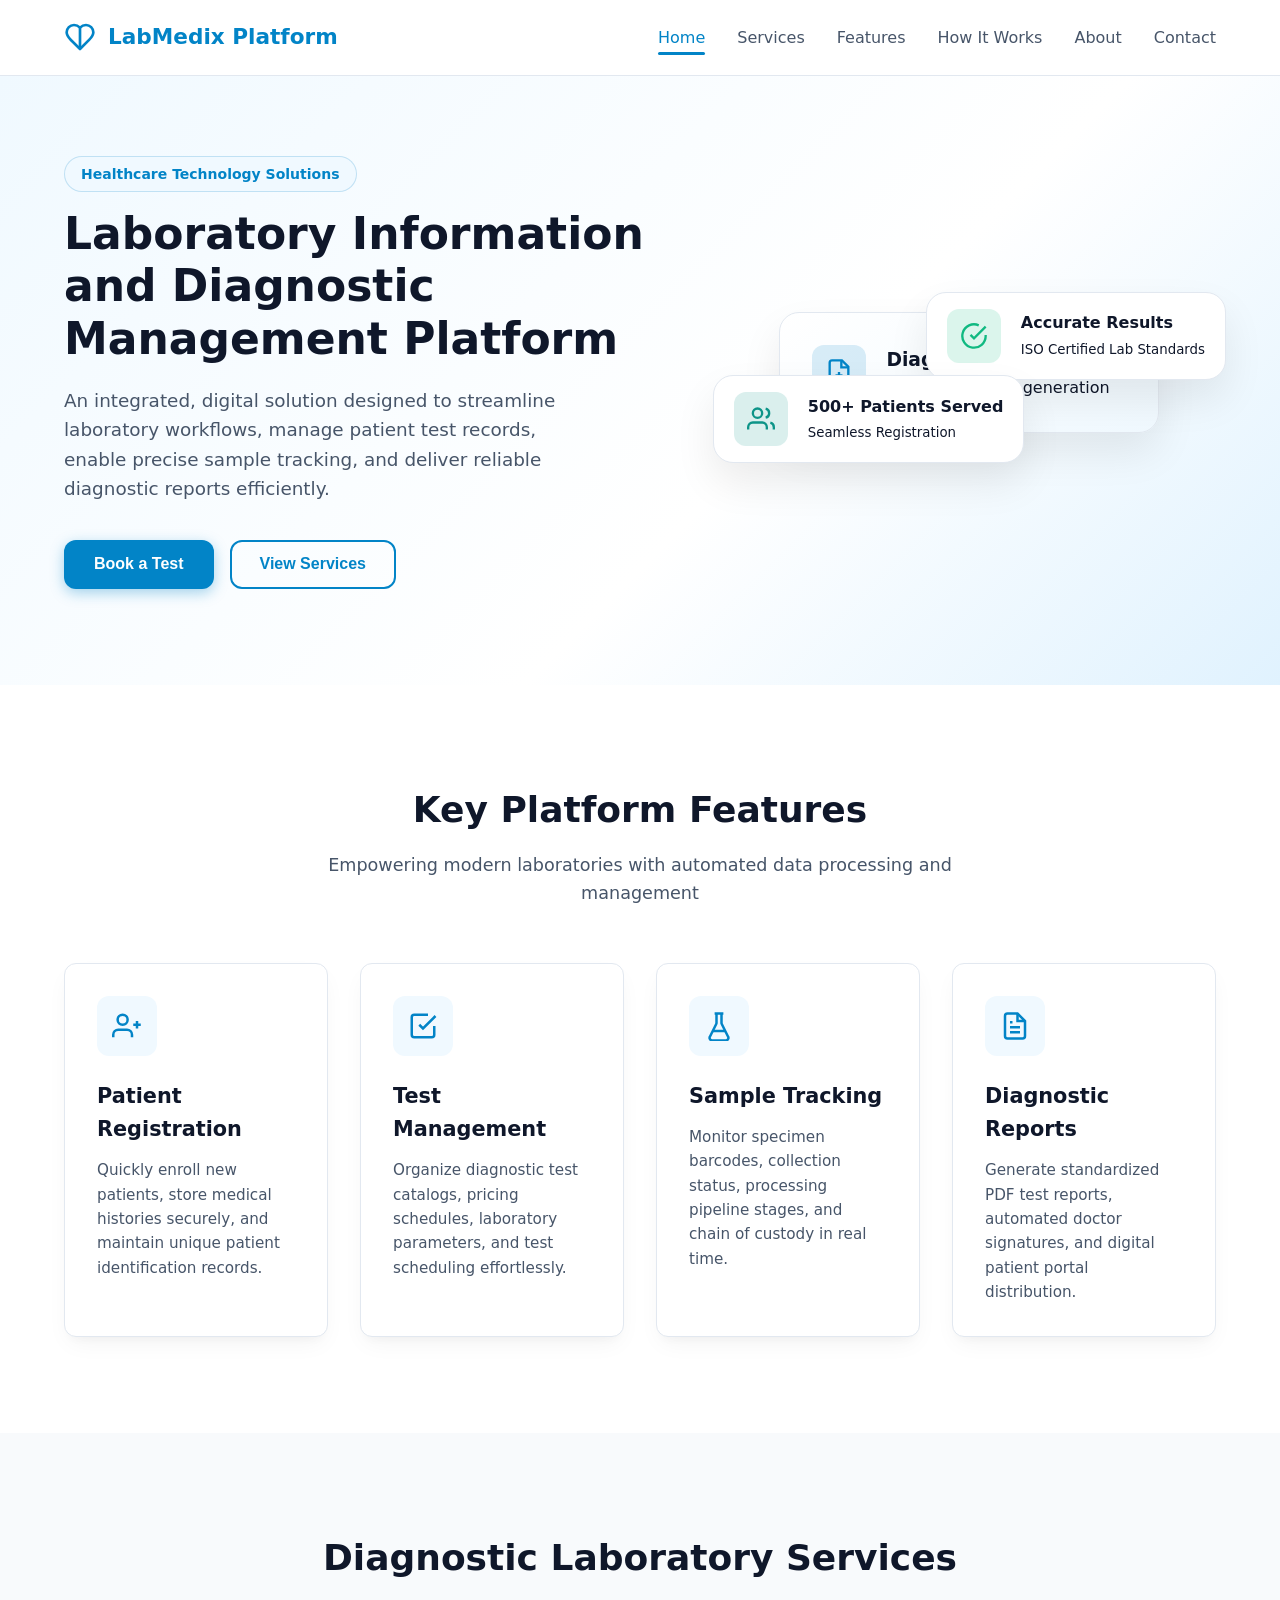
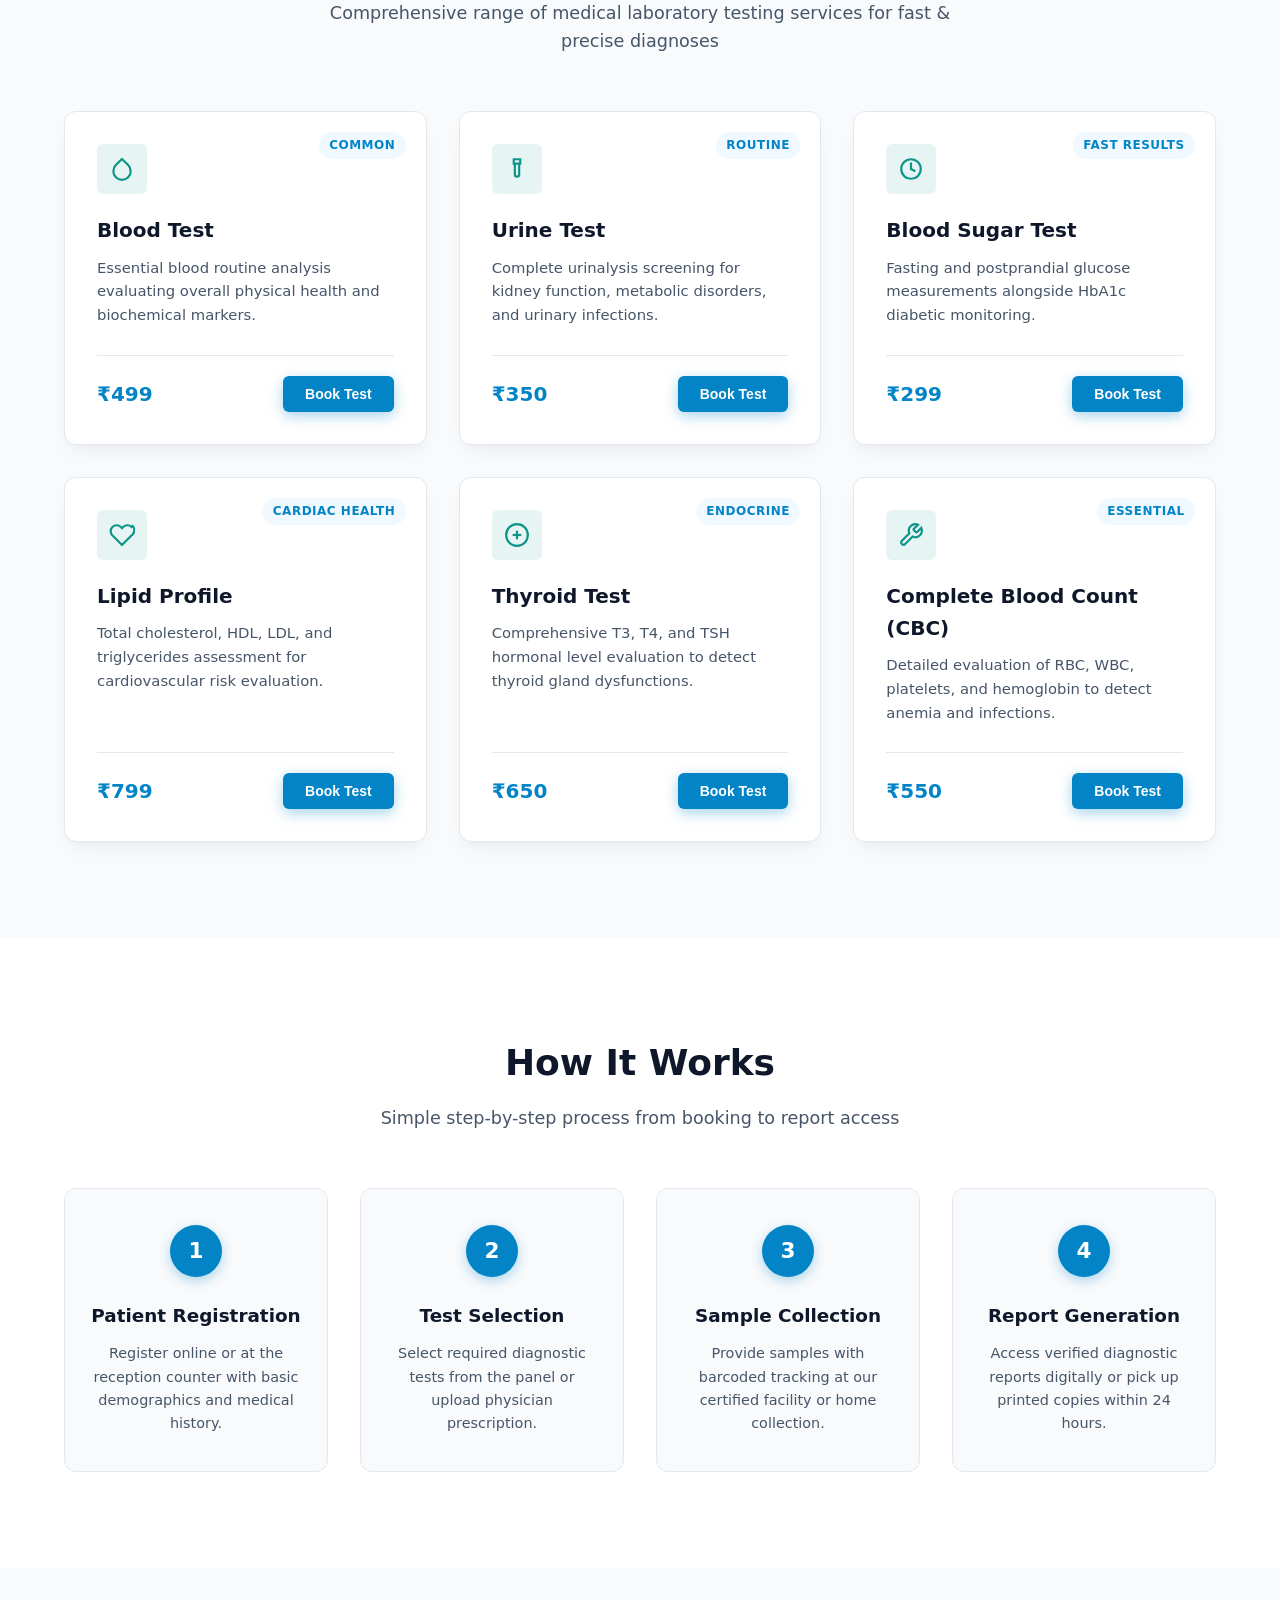
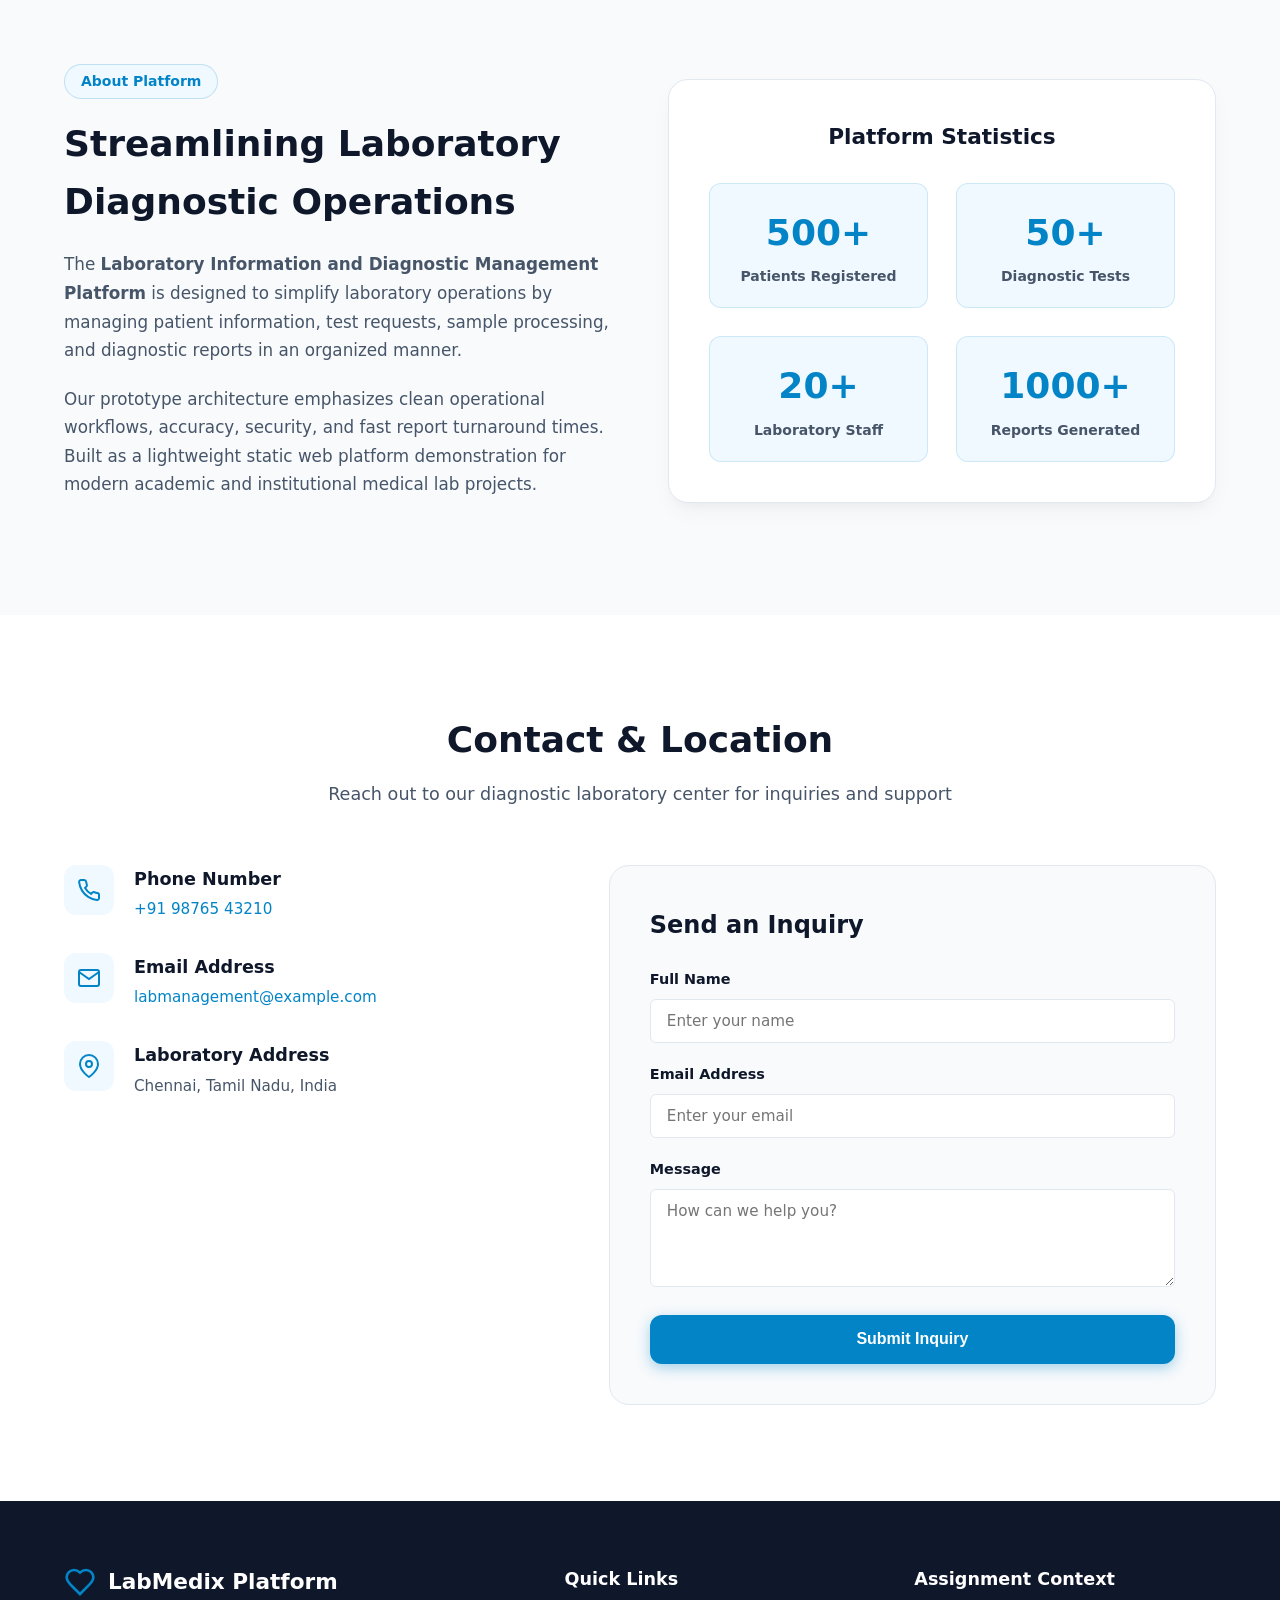
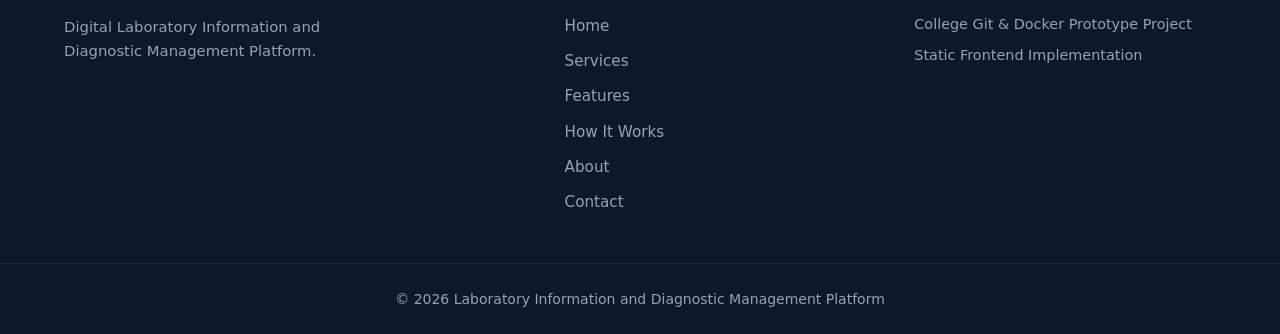
==== index.html @ 74c88d8c "Update Laboratory website" ====
<!DOCTYPE html>
<html lang="en">
<head>
    <meta charset="UTF-8">
    <meta name="viewport" content="width=device-width, initial-scale=1.0">
    <title>Laboratory Information and Diagnostic Management Platform Gautham</title>
    <link rel="stylesheet" href="style.css">
</head>
<body>

    <!-- Header & Navigation Bar -->
    <header class="navbar-header">
        <div class="container nav-container">
            <a href="#home" class="logo">
                <svg class="logo-icon" xmlns="http://www.w3.org/2000/svg" viewBox="0 0 24 24" fill="none" stroke="currentColor" stroke-width="2" stroke-linecap="round" stroke-linejoin="round">
                    <path d="M19 14c1.49-1.46 3-3.21 3-5.5A5.5 5.5 0 0 0 16.5 3c-1.76 0-3 .5-4.5 2-1.5-1.5-2.74-2-4.5-2A5.5 5.5 0 0 0 2 8.5c0 2.3 1.5 4.05 3 5.5l7 7Z"/>
                    <path d="M12 5v14"/>
                </svg>
                <span>LabMedix Platform</span>
            </a>

            <!-- Mobile Navigation Toggle -->
            <button class="nav-toggle" id="navToggle" aria-label="Toggle navigation menu">
                <span class="hamburger"></span>
            </button>

            <!-- Navigation Links -->
            <nav class="nav-menu" id="navMenu">
                <ul class="nav-list">
                    <li><a href="#home" class="nav-link active">Home</a></li>
                    <li><a href="#services" class="nav-link">Services</a></li>
                    <li><a href="#features" class="nav-link">Features</a></li>
                    <li><a href="#how-it-works" class="nav-link">How It Works</a></li>
                    <li><a href="#about" class="nav-link">About</a></li>
                    <li><a href="#contact" class="nav-link">Contact</a></li>
                </ul>
            </nav>
        </div>
    </header>

    <main>
        <!-- 1. Hero Section -->
        <section id="home" class="hero-section">
            <div class="container hero-container">
                <div class="hero-content">
                    <span class="badge">Healthcare Technology Solutions</span>
                    <h1 class="hero-title">Laboratory Information and Diagnostic Management Platform</h1>
                    <p class="hero-description">
                        An integrated, digital solution designed to streamline laboratory workflows, manage patient test records, enable precise sample tracking, and deliver reliable diagnostic reports efficiently.
                    </p>
                    <div class="hero-actions">
                        <button class="btn btn-primary" id="heroBookBtn">Book a Test</button>
                        <button class="btn btn-outline" id="heroServicesBtn">View Services</button>
                    </div>
                </div>
                <div class="hero-illustration">
                    <div class="illustration-card main-card">
                        <div class="card-icon blue">
                            <svg xmlns="http://www.w3.org/2000/svg" viewBox="0 0 24 24" fill="none" stroke="currentColor" stroke-width="2">
                                <path d="M14.5 2H6a2 2 0 0 0-2 2v16a2 2 0 0 0 2 2h12a2 2 0 0 0 2-2V7.5L14.5 2z"/>
                                <polyline points="14 2 14 8 20 8"/>
                                <path d="M12 18v-6"/>
                                <path d="M9 15h6"/>
                            </svg>
                        </div>
                        <div class="card-info">
                            <h3>Diagnostic Reports</h3>
                            <p>Real-time digital generation</p>
                        </div>
                    </div>
                    <div class="illustration-card floating-card-1">
                        <div class="card-icon green">
                            <svg xmlns="http://www.w3.org/2000/svg" viewBox="0 0 24 24" fill="none" stroke="currentColor" stroke-width="2">
                                <path d="M22 11.08V12a10 10 0 1 1-5.93-9.14"/>
                                <polyline points="22 4 12 14.01 9 11.01"/>
                            </svg>
                        </div>
                        <div>
                            <h4>Accurate Results</h4>
                            <small>ISO Certified Lab Standards</small>
                        </div>
                    </div>
                    <div class="illustration-card floating-card-2">
                        <div class="card-icon teal">
                            <svg xmlns="http://www.w3.org/2000/svg" viewBox="0 0 24 24" fill="none" stroke="currentColor" stroke-width="2">
                                <path d="M17 21v-2a4 4 0 0 0-4-4H5a4 4 0 0 0-4 4v2"/>
                                <circle cx="9" cy="7" r="4"/>
                                <path d="M23 21v-2a4 4 0 0 0-3-3.87"/>
                                <path d="M16 3.13a4 4 0 0 1 0 7.75"/>
                            </svg>
                        </div>
                        <div>
                            <h4>500+ Patients Served</h4>
                            <small>Seamless Registration</small>
                        </div>
                    </div>
                </div>
            </div>
        </section>

        <!-- 2. Features Section -->
        <section id="features" class="features-section">
            <div class="container">
                <div class="section-header text-center">
                    <h2 class="section-title">Key Platform Features</h2>
                    <p class="section-subtitle">Empowering modern laboratories with automated data processing and management</p>
                </div>
                <div class="grid grid-4">
                    <!-- Feature Card 1 -->
                    <div class="card feature-card">
                        <div class="feature-icon">
                            <svg xmlns="http://www.w3.org/2000/svg" viewBox="0 0 24 24" fill="none" stroke="currentColor" stroke-width="2">
                                <path d="M16 21v-2a4 4 0 0 0-4-4H5a4 4 0 0 0-4 4v2"/>
                                <circle cx="8.5" cy="7" r="4"/>
                                <line x1="20" y1="8" x2="20" y2="14"/>
                                <line x1="23" y1="11" x2="17" y2="11"/>
                            </svg>
                        </div>
                        <h3>Patient Registration</h3>
                        <p>Quickly enroll new patients, store medical histories securely, and maintain unique patient identification records.</p>
                    </div>

                    <!-- Feature Card 2 -->
                    <div class="card feature-card">
                        <div class="feature-icon">
                            <svg xmlns="http://www.w3.org/2000/svg" viewBox="0 0 24 24" fill="none" stroke="currentColor" stroke-width="2">
                                <path d="M9 11l3 3L22 4"/>
                                <path d="M21 12v7a2 2 0 0 1-2 2H5a2 2 0 0 1-2-2V5a2 2 0 0 1 2-2h11"/>
                            </svg>
                        </div>
                        <h3>Test Management</h3>
                        <p>Organize diagnostic test catalogs, pricing schedules, laboratory parameters, and test scheduling effortlessly.</p>
                    </div>

                    <!-- Feature Card 3 -->
                    <div class="card feature-card">
                        <div class="feature-icon">
                            <svg xmlns="http://www.w3.org/2000/svg" viewBox="0 0 24 24" fill="none" stroke="currentColor" stroke-width="2">
                                <path d="M10 2v7.527a2 2 0 0 1-.211.896L4.72 20.55A2 2 0 0 0 6.54 23.5h10.92a2 2 0 0 0 1.82-2.95l-5.069-10.127A2 2 0 0 1 14 9.527V2"/>
                                <path d="M8.5 2h7"/>
                                <path d="M7 16h10"/>
                            </svg>
                        </div>
                        <h3>Sample Tracking</h3>
                        <p>Monitor specimen barcodes, collection status, processing pipeline stages, and chain of custody in real time.</p>
                    </div>

                    <!-- Feature Card 4 -->
                    <div class="card feature-card">
                        <div class="feature-icon">
                            <svg xmlns="http://www.w3.org/2000/svg" viewBox="0 0 24 24" fill="none" stroke="currentColor" stroke-width="2">
                                <path d="M14 2H6a2 2 0 0 0-2 2v16a2 2 0 0 0 2 2h12a2 2 0 0 0 2-2V8z"/>
                                <polyline points="14 2 14 8 20 8"/>
                                <line x1="16" y1="13" x2="8" y2="13"/>
                                <line x1="16" y1="17" x2="8" y2="17"/>
                                <polyline points="10 9 9 9 8 9"/>
                            </svg>
                        </div>
                        <h3>Diagnostic Reports</h3>
                        <p>Generate standardized PDF test reports, automated doctor signatures, and digital patient portal distribution.</p>
                    </div>
                </div>
            </div>
        </section>

        <!-- 3. Laboratory Services Section -->
        <section id="services" class="services-section">
            <div class="container">
                <div class="section-header text-center">
                    <h2 class="section-title">Diagnostic Laboratory Services</h2>
                    <p class="section-subtitle">Comprehensive range of medical laboratory testing services for fast & precise diagnoses</p>
                </div>
                <div class="grid grid-3">
                    <!-- Service 1 -->
                    <div class="card service-card">
                        <div class="service-tag">Common</div>
                        <div class="service-icon">
                            <svg xmlns="http://www.w3.org/2000/svg" viewBox="0 0 24 24" fill="none" stroke="currentColor" stroke-width="2">
                                <path d="M12 2.69l5.66 5.66a8 8 0 1 1-11.31 0z"/>
                            </svg>
                        </div>
                        <h3>Blood Test</h3>
                        <p>Essential blood routine analysis evaluating overall physical health and biochemical markers.</p>
                        <div class="service-footer">
                            <span class="price">₹499</span>
                            <button class="btn btn-sm btn-primary book-service-btn" data-service="Blood Test">Book Test</button>
                        </div>
                    </div>

                    <!-- Service 2 -->
                    <div class="card service-card">
                        <div class="service-tag">Routine</div>
                        <div class="service-icon">
                            <svg xmlns="http://www.w3.org/2000/svg" viewBox="0 0 24 24" fill="none" stroke="currentColor" stroke-width="2">
                                <path d="M9 3h6v4H9z"/>
                                <path d="M10 7v10a2 2 0 0 0 4 0V7"/>
                            </svg>
                        </div>
                        <h3>Urine Test</h3>
                        <p>Complete urinalysis screening for kidney function, metabolic disorders, and urinary infections.</p>
                        <div class="service-footer">
                            <span class="price">₹350</span>
                            <button class="btn btn-sm btn-primary book-service-btn" data-service="Urine Test">Book Test</button>
                        </div>
                    </div>

                    <!-- Service 3 -->
                    <div class="card service-card">
                        <div class="service-tag">Fast Results</div>
                        <div class="service-icon">
                            <svg xmlns="http://www.w3.org/2000/svg" viewBox="0 0 24 24" fill="none" stroke="currentColor" stroke-width="2">
                                <circle cx="12" cy="12" r="9"/>
                                <polyline points="12 6 12 12 16 14"/>
                            </svg>
                        </div>
                        <h3>Blood Sugar Test</h3>
                        <p>Fasting and postprandial glucose measurements alongside HbA1c diabetic monitoring.</p>
                        <div class="service-footer">
                            <span class="price">₹299</span>
                            <button class="btn btn-sm btn-primary book-service-btn" data-service="Blood Sugar Test">Book Test</button>
                        </div>
                    </div>

                    <!-- Service 4 -->
                    <div class="card service-card">
                        <div class="service-tag">Cardiac Health</div>
                        <div class="service-icon">
                            <svg xmlns="http://www.w3.org/2000/svg" viewBox="0 0 24 24" fill="none" stroke="currentColor" stroke-width="2">
                                <path d="M20.84 4.61a5.5 5.5 0 0 0-7.78 0L12 5.67l-1.06-1.06a5.5 5.5 0 0 0-7.78 7.78l1.06 1.06L12 21.23l8.72-8.72 1.06-1.06a5.5 5.5 0 0 0 0-7.78z"/>
                            </svg>
                        </div>
                        <h3>Lipid Profile</h3>
                        <p>Total cholesterol, HDL, LDL, and triglycerides assessment for cardiovascular risk evaluation.</p>
                        <div class="service-footer">
                            <span class="price">₹799</span>
                            <button class="btn btn-sm btn-primary book-service-btn" data-service="Lipid Profile">Book Test</button>
                        </div>
                    </div>

                    <!-- Service 5 -->
                    <div class="card service-card">
                        <div class="service-tag">Endocrine</div>
                        <div class="service-icon">
                            <svg xmlns="http://www.w3.org/2000/svg" viewBox="0 0 24 24" fill="none" stroke="currentColor" stroke-width="2">
                                <circle cx="12" cy="12" r="10"/>
                                <path d="M12 8v8"/>
                                <path d="M8 12h8"/>
                            </svg>
                        </div>
                        <h3>Thyroid Test</h3>
                        <p>Comprehensive T3, T4, and TSH hormonal level evaluation to detect thyroid gland dysfunctions.</p>
                        <div class="service-footer">
                            <span class="price">₹650</span>
                            <button class="btn btn-sm btn-primary book-service-btn" data-service="Thyroid Test">Book Test</button>
                        </div>
                    </div>

                    <!-- Service 6 -->
                    <div class="card service-card">
                        <div class="service-tag">Essential</div>
                        <div class="service-icon">
                            <svg xmlns="http://www.w3.org/2000/svg" viewBox="0 0 24 24" fill="none" stroke="currentColor" stroke-width="2">
                                <path d="M14.7 6.3a1 1 0 0 0 0 1.4l1.6 1.6a1 1 0 0 0 1.4 0l3.77-3.77a6 6 0 0 1-7.94 7.94l-6.91 6.91a2.12 2.12 0 0 1-3-3l6.91-6.91a6 6 0 0 1 7.94-7.94l-3.76 3.76z"/>
                            </svg>
                        </div>
                        <h3>Complete Blood Count (CBC)</h3>
                        <p>Detailed evaluation of RBC, WBC, platelets, and hemoglobin to detect anemia and infections.</p>
                        <div class="service-footer">
                            <span class="price">₹550</span>
                            <button class="btn btn-sm btn-primary book-service-btn" data-service="Complete Blood Count (CBC)">Book Test</button>
                        </div>
                    </div>
                </div>
            </div>
        </section>

        <!-- 4. How It Works Section -->
        <section id="how-it-works" class="workflow-section">
            <div class="container">
                <div class="section-header text-center">
                    <h2 class="section-title">How It Works</h2>
                    <p class="section-subtitle">Simple step-by-step process from booking to report access</p>
                </div>
                <div class="steps-grid">
                    <!-- Step 1 -->
                    <div class="step-card">
                        <div class="step-number">1</div>
                        <h3>Patient Registration</h3>
                        <p>Register online or at the reception counter with basic demographics and medical history.</p>
                    </div>

                    <!-- Step 2 -->
                    <div class="step-card">
                        <div class="step-number">2</div>
                        <h3>Test Selection</h3>
                        <p>Select required diagnostic tests from the panel or upload physician prescription.</p>
                    </div>

                    <!-- Step 3 -->
                    <div class="step-card">
                        <div class="step-number">3</div>
                        <h3>Sample Collection</h3>
                        <p>Provide samples with barcoded tracking at our certified facility or home collection.</p>
                    </div>

                    <!-- Step 4 -->
                    <div class="step-card">
                        <div class="step-number">4</div>
                        <h3>Report Generation</h3>
                        <p>Access verified diagnostic reports digitally or pick up printed copies within 24 hours.</p>
                    </div>
                </div>
            </div>
        </section>

        <!-- 5. About Section -->
        <section id="about" class="about-section">
            <div class="container">
                <div class="about-wrapper">
                    <div class="about-content">
                        <span class="badge">About Platform</span>
                        <h2>Streamlining Laboratory Diagnostic Operations</h2>
                        <p>
                            The <strong>Laboratory Information and Diagnostic Management Platform</strong> is designed to simplify laboratory operations by managing patient information, test requests, sample processing, and diagnostic reports in an organized manner.
                        </p>
                        <p>
                            Our prototype architecture emphasizes clean operational workflows, accuracy, security, and fast report turnaround times. Built as a lightweight static web platform demonstration for modern academic and institutional medical lab projects.
                        </p>
                    </div>

                    <!-- 6. Statistics Section -->
                    <div class="stats-card-box">
                        <h3 class="stats-title">Platform Statistics</h3>
                        <div class="stats-grid">
                            <div class="stat-item">
                                <div class="stat-number">500+</div>
                                <div class="stat-label">Patients Registered</div>
                            </div>
                            <div class="stat-item">
                                <div class="stat-number">50+</div>
                                <div class="stat-label">Diagnostic Tests</div>
                            </div>
                            <div class="stat-item">
                                <div class="stat-number">20+</div>
                                <div class="stat-label">Laboratory Staff</div>
                            </div>
                            <div class="stat-item">
                                <div class="stat-number">1000+</div>
                                <div class="stat-label">Reports Generated</div>
                            </div>
                        </div>
                    </div>
                </div>
            </div>
        </section>

        <!-- 7. Contact Section -->
        <section id="contact" class="contact-section">
            <div class="container">
                <div class="section-header text-center">
                    <h2 class="section-title">Contact & Location</h2>
                    <p class="section-subtitle">Reach out to our diagnostic laboratory center for inquiries and support</p>
                </div>
                <div class="contact-grid">
                    <div class="contact-info">
                        <div class="contact-item">
                            <div class="contact-icon">
                                <svg xmlns="http://www.w3.org/2000/svg" viewBox="0 0 24 24" fill="none" stroke="currentColor" stroke-width="2">
                                    <path d="M22 16.92v3a2 2 0 0 1-2.18 2 19.79 19.79 0 0 1-8.63-3.07 19.5 19.5 0 0 1-6-6 19.79 19.79 0 0 1-3.07-8.67A2 2 0 0 1 4.11 2h3a2 2 0 0 1 2 1.72 12.84 12.84 0 0 0 .7 2.81 2 2 0 0 1-.45 2.11L8.09 9.91a16 16 0 0 0 6 6l1.27-1.27a2 2 0 0 1 2.11-.45 12.84 12.84 0 0 0 2.81.7A2 2 0 0 1 22 16.92z"/>
                                </svg>
                            </div>
                            <div>
                                <h4>Phone Number</h4>
                                <p><a href="tel:+919876543210">+91 98765 43210</a></p>
                            </div>
                        </div>

                        <div class="contact-item">
                            <div class="contact-icon">
                                <svg xmlns="http://www.w3.org/2000/svg" viewBox="0 0 24 24" fill="none" stroke="currentColor" stroke-width="2">
                                    <path d="M4 4h16c1.1 0 2 .9 2 2v12c0 1.1-.9 2-2 2H4c-1.1 0-2-.9-2-2V6c0-1.1.9-2 2-2z"/>
                                    <polyline points="22,6 12,13 2,6"/>
                                </svg>
                            </div>
                            <div>
                                <h4>Email Address</h4>
                                <p><a href="mailto:labmanagement@example.com">labmanagement@example.com</a></p>
                            </div>
                        </div>

                        <div class="contact-item">
                            <div class="contact-icon">
                                <svg xmlns="http://www.w3.org/2000/svg" viewBox="0 0 24 24" fill="none" stroke="currentColor" stroke-width="2">
                                    <path d="M21 10c0 7-9 13-9 13s-9-6-9-13a9 9 0 0 1 18 0z"/>
                                    <circle cx="12" cy="10" r="3"/>
                                </svg>
                            </div>
                            <div>
                                <h4>Laboratory Address</h4>
                                <p>Chennai, Tamil Nadu, India</p>
                            </div>
                        </div>
                    </div>

                    <!-- Simple Interactive Inquiry Form -->
                    <form class="contact-form" id="contactForm">
                        <h3>Send an Inquiry</h3>
                        <div class="form-group">
                            <label for="contactName">Full Name</label>
                            <input type="text" id="contactName" placeholder="Enter your name" required>
                        </div>
                        <div class="form-group">
                            <label for="contactEmail">Email Address</label>
                            <input type="email" id="contactEmail" placeholder="Enter your email" required>
                        </div>
                        <div class="form-group">
                            <label for="contactMessage">Message</label>
                            <textarea id="contactMessage" rows="4" placeholder="How can we help you?" required></textarea>
                        </div>
                        <button type="submit" class="btn btn-primary btn-block">Submit Inquiry</button>
                    </form>
                </div>
            </div>
        </section>
    </main>

    <!-- Modal Popup for Booking a Test -->
    <div class="modal-overlay" id="bookingModal">
        <div class="modal-card">
            <button class="modal-close" id="modalClose">&times;</button>
            <div class="modal-header">
                <h3>Book a Diagnostic Test</h3>
                <p>Fill out the form below to schedule your test appointment.</p>
            </div>
            <form id="bookingForm">
                <div class="form-group">
                    <label for="patientName">Patient Name</label>
                    <input type="text" id="patientName" placeholder="e.g. John Doe" required>
                </div>
                <div class="form-group">
                    <label for="patientPhone">Phone Number</label>
                    <input type="tel" id="patientPhone" placeholder="+91 98765 00000" required>
                </div>
                <div class="form-group">
                    <label for="selectService">Select Diagnostic Service</label>
                    <select id="selectService" required>
                        <option value="">-- Choose a Test --</option>
                        <option value="Blood Test">Blood Test</option>
                        <option value="Urine Test">Urine Test</option>
                        <option value="Blood Sugar Test">Blood Sugar Test</option>
                        <option value="Lipid Profile">Lipid Profile</option>
                        <option value="Thyroid Test">Thyroid Test</option>
                        <option value="Complete Blood Count (CBC)">Complete Blood Count (CBC)</option>
                    </select>
                </div>
                <div class="form-group">
                    <label for="preferredDate">Preferred Appointment Date</label>
                    <input type="date" id="preferredDate" required>
                </div>
                <button type="submit" class="btn btn-primary btn-block">Confirm Test Booking</button>
            </form>
        </div>
    </div>

    <!-- 8. Footer -->
    <footer class="site-footer">
        <div class="container footer-container">
            <div class="footer-brand">
                <a href="#home" class="logo text-white">
                    <svg class="logo-icon" xmlns="http://www.w3.org/2000/svg" viewBox="0 0 24 24" fill="none" stroke="currentColor" stroke-width="2">
                        <path d="M19 14c1.49-1.46 3-3.21 3-5.5A5.5 5.5 0 0 0 16.5 3c-1.76 0-3 .5-4.5 2-1.5-1.5-2.74-2-4.5-2A5.5 5.5 0 0 0 2 8.5c0 2.3 1.5 4.05 3 5.5l7 7Z"/>
                    </svg>
                    <span>LabMedix Platform</span>
                </a>
                <p>Digital Laboratory Information and Diagnostic Management Platform.</p>
            </div>
            <div class="footer-nav">
                <h4>Quick Links</h4>
                <ul>
                    <li><a href="#home">Home</a></li>
                    <li><a href="#services">Services</a></li>
                    <li><a href="#features">Features</a></li>
                    <li><a href="#how-it-works">How It Works</a></li>
                    <li><a href="#about">About</a></li>
                    <li><a href="#contact">Contact</a></li>
                </ul>
            </div>
            <div class="footer-legal">
                <h4>Assignment Context</h4>
                <p>College Git & Docker Prototype Project</p>
                <p>Static Frontend Implementation</p>
            </div>
        </div>
        <div class="footer-bottom">
            <div class="container text-center">
                <p>&copy; <span id="currentYear">2026</span> Laboratory Information and Diagnostic Management Platform</p>
            </div>
        </div>
    </footer>

    <script src="script.js"></script>
</body>
</html>
---- style.css ----
/* ==========================================================================
   Laboratory Information and Diagnostic Management Platform
   Main Stylesheet - Custom CSS (No External Frameworks)
   ========================================================================== */

/* --------------------------------------------------------------------------
   1. CSS Custom Properties / Color Palette & Theme Variables
   -------------------------------------------------------------------------- */
:root {
    --primary-color: #0284c7;        /* Medical Sky Blue */
    --primary-hover: #0369a1;        /* Darker Blue */
    --primary-light: #f0f9ff;        /* Ultra Light Blue background */
    --secondary-color: #0d9488;      /* Healthcare Teal */
    --secondary-hover: #0f766e;
    --accent-color: #38bdf8;         /* Bright Cyan Accent */
    
    --text-primary: #0f172a;         /* Deep Slate */
    --text-secondary: #475569;       /* Muted Gray */
    --text-light: #94a3b8;           /* Light Subtitle Gray */
    --bg-main: #ffffff;              /* Clean White */
    --bg-alt: #f8fafc;               /* Off-white Section Background */
    --border-color: #e2e8f0;         /* Soft Divider Border */
    
    --card-shadow: 0 10px 25px -5px rgba(0, 0, 0, 0.05), 0 8px 10px -6px rgba(0, 0, 0, 0.03);
    --hover-shadow: 0 20px 30px -10px rgba(2, 132, 199, 0.15);
    
    --radius-sm: 6px;
    --radius-md: 12px;
    --radius-lg: 20px;
    --radius-full: 9999px;
    
    --transition: all 0.3s cubic-bezier(0.4, 0, 0.2, 1);
    --font-main: system-ui, -apple-system, BlinkMacSystemFont, "Segoe UI", Roboto, Oxygen, Ubuntu, Cantarell, sans-serif;
}

/* --------------------------------------------------------------------------
   2. Reset & Global Styles
   -------------------------------------------------------------------------- */
* {
    margin: 0;
    padding: 0;
    box-sizing: border-box;
}

html {
    scroll-behavior: smooth;
    font-size: 16px;
}

body {
    font-family: var(--font-main);
    color: var(--text-primary);
    background-color: var(--bg-main);
    line-height: 1.6;
    overflow-x: hidden;
}

a {
    color: var(--primary-color);
    text-decoration: none;
    transition: var(--transition);
}

a:hover {
    color: var(--primary-hover);
}

ul {
    list-style: none;
}

img {
    max-width: 100%;
    height: auto;
}

/* --------------------------------------------------------------------------
   3. Typography & Layout Utilities
   -------------------------------------------------------------------------- */
.container {
    width: 100%;
    max-width: 1200px;
    margin: 0 auto;
    padding: 0 1.5rem;
}

.section-header {
    margin-bottom: 3.5rem;
}

.section-title {
    font-size: 2.25rem;
    font-weight: 700;
    color: var(--text-primary);
    margin-bottom: 0.75rem;
    position: relative;
    display: inline-block;
}

.section-subtitle {
    font-size: 1.1rem;
    color: var(--text-secondary);
    max-width: 650px;
    margin: 0 auto;
}

.text-center {
    text-align: center;
}

.badge {
    display: inline-block;
    padding: 0.35rem 1rem;
    background-color: var(--primary-light);
    color: var(--primary-color);
    font-size: 0.875rem;
    font-weight: 600;
    border-radius: var(--radius-full);
    margin-bottom: 1rem;
    border: 1px solid rgba(2, 132, 199, 0.2);
}

/* Grid System */
.grid {
    display: grid;
    gap: 2rem;
}

.grid-3 {
    grid-template-columns: repeat(auto-fit, minmax(320px, 1fr));
}

.grid-4 {
    grid-template-columns: repeat(auto-fit, minmax(260px, 1fr));
}

/* Button Component Styles */
.btn {
    display: inline-flex;
    align-items: center;
    justify-content: center;
    padding: 0.85rem 1.75rem;
    font-size: 1rem;
    font-weight: 600;
    border-radius: var(--radius-md);
    border: 2px solid transparent;
    cursor: pointer;
    transition: var(--transition);
    text-align: center;
}

.btn-primary {
    background-color: var(--primary-color);
    color: #ffffff;
    box-shadow: 0 4px 14px rgba(2, 132, 199, 0.35);
}

.btn-primary:hover {
    background-color: var(--primary-hover);
    transform: translateY(-2px);
    box-shadow: 0 6px 20px rgba(2, 132, 199, 0.45);
}

.btn-outline {
    background-color: transparent;
    border-color: var(--primary-color);
    color: var(--primary-color);
}

.btn-outline:hover {
    background-color: var(--primary-light);
    transform: translateY(-2px);
}

.btn-sm {
    padding: 0.5rem 1.25rem;
    font-size: 0.875rem;
    border-radius: var(--radius-sm);
}

.btn-block {
    width: 100%;
}

/* Card Component Base */
.card {
    background-color: var(--bg-main);
    border-radius: var(--radius-md);
    border: 1px solid var(--border-color);
    padding: 2rem;
    box-shadow: var(--card-shadow);
    transition: var(--transition);
}

.card:hover {
    transform: translateY(-6px);
    box-shadow: var(--hover-shadow);
    border-color: rgba(2, 132, 199, 0.3);
}

/* --------------------------------------------------------------------------
   4. Navigation Bar
   -------------------------------------------------------------------------- */
.navbar-header {
    position: sticky;
    top: 0;
    left: 0;
    width: 100%;
    background-color: rgba(255, 255, 255, 0.95);
    backdrop-filter: blur(10px);
    border-bottom: 1px solid var(--border-color);
    z-index: 1000;
    transition: var(--transition);
}

.nav-container {
    display: flex;
    align-items: center;
    justify-content: space-between;
    height: 75px;
}

.logo {
    display: flex;
    align-items: center;
    gap: 0.75rem;
    font-size: 1.35rem;
    font-weight: 700;
    color: var(--primary-color);
}

.logo-icon {
    width: 32px;
    height: 32px;
    color: var(--primary-color);
}

.nav-list {
    display: flex;
    align-items: center;
    gap: 2rem;
}

.nav-link {
    font-size: 1rem;
    font-weight: 500;
    color: var(--text-secondary);
    position: relative;
    padding: 0.5rem 0;
}

.nav-link:hover,
.nav-link.active {
    color: var(--primary-color);
}

.nav-link::after {
    content: '';
    position: absolute;
    bottom: 0;
    left: 0;
    width: 0;
    height: 2.5px;
    background-color: var(--primary-color);
    border-radius: var(--radius-full);
    transition: var(--transition);
}

.nav-link:hover::after,
.nav-link.active::after {
    width: 100%;
}

/* Mobile Hamburger Menu */
.nav-toggle {
    display: none;
    background: none;
    border: none;
    cursor: pointer;
    padding: 0.5rem;
}

.hamburger {
    display: block;
    width: 25px;
    height: 3px;
    background-color: var(--text-primary);
    position: relative;
    transition: var(--transition);
}

.hamburger::before,
.hamburger::after {
    content: '';
    position: absolute;
    width: 25px;
    height: 3px;
    background-color: var(--text-primary);
    transition: var(--transition);
}

.hamburger::before { top: -8px; }
.hamburger::after { top: 8px; }

.nav-toggle.active .hamburger {
    background-color: transparent;
}

.nav-toggle.active .hamburger::before {
    top: 0;
    transform: rotate(45.deg);
}

.nav-toggle.active .hamburger::after {
    top: 0;
    transform: rotate(-45deg);
}

/* --------------------------------------------------------------------------
   5. Hero Section
   -------------------------------------------------------------------------- */
.hero-section {
    padding: 5rem 0 6rem;
    background: linear-gradient(135deg, #f0f9ff 0%, #ffffff 60%, #e0f2fe 100%);
    position: relative;
}

.hero-container {
    display: grid;
    grid-template-columns: 1.1fr 0.9fr;
    gap: 3.5rem;
    align-items: center;
}

.hero-title {
    font-size: 2.75rem;
    line-height: 1.2;
    font-weight: 800;
    color: var(--text-primary);
    margin-bottom: 1.25rem;
}

.hero-description {
    font-size: 1.15rem;
    color: var(--text-secondary);
    margin-bottom: 2.25rem;
    max-width: 540px;
}

.hero-actions {
    display: flex;
    gap: 1rem;
}

.hero-illustration {
    position: relative;
    display: flex;
    justify-content: center;
    align-items: center;
}

.illustration-card {
    background-color: #ffffff;
    border-radius: var(--radius-lg);
    box-shadow: 0 20px 40px rgba(0, 0, 0, 0.08);
    padding: 1.5rem;
    display: flex;
    align-items: center;
    gap: 1.25rem;
    border: 1px solid var(--border-color);
}

.main-card {
    width: 100%;
    max-width: 380px;
    padding: 2rem;
    background: linear-gradient(145deg, #ffffff, var(--primary-light));
}

.card-icon {
    width: 54px;
    height: 54px;
    border-radius: var(--radius-md);
    display: flex;
    align-items: center;
    justify-content: center;
    flex-shrink: 0;
}

.card-icon svg {
    width: 28px;
    height: 28px;
}

.card-icon.blue { background-color: rgba(2, 132, 199, 0.15); color: var(--primary-color); }
.card-icon.green { background-color: rgba(16, 185, 129, 0.15); color: #10b981; }
.card-icon.teal { background-color: rgba(13, 148, 136, 0.15); color: var(--secondary-color); }

.floating-card-1 {
    position: absolute;
    top: -20px;
    right: -10px;
    padding: 1rem 1.25rem;
    animation: float 4s ease-in-out infinite;
}

.floating-card-2 {
    position: absolute;
    bottom: -30px;
    left: -10px;
    padding: 1rem 1.25rem;
    animation: float 4s ease-in-out infinite 2s;
}

@keyframes float {
    0%, 100% { transform: translateY(0); }
    50% { transform: translateY(-10px); }
}

/* --------------------------------------------------------------------------
   6. Features Section
   -------------------------------------------------------------------------- */
.features-section {
    padding: 6rem 0;
    background-color: var(--bg-main);
}

.feature-card {
    text-align: left;
}

.feature-icon {
    width: 60px;
    height: 60px;
    border-radius: var(--radius-md);
    background-color: var(--primary-light);
    color: var(--primary-color);
    display: flex;
    align-items: center;
    justify-content: center;
    margin-bottom: 1.5rem;
}

.feature-icon svg {
    width: 30px;
    height: 30px;
}

.feature-card h3 {
    font-size: 1.3rem;
    margin-bottom: 0.75rem;
    color: var(--text-primary);
}

.feature-card p {
    color: var(--text-secondary);
    font-size: 0.95rem;
    line-height: 1.6;
}

/* --------------------------------------------------------------------------
   7. Laboratory Services Section
   -------------------------------------------------------------------------- */
.services-section {
    padding: 6rem 0;
    background-color: var(--bg-alt);
}

.service-card {
    position: relative;
    display: flex;
    flex-direction: column;
    justify-content: space-between;
}

.service-tag {
    position: absolute;
    top: 1.25rem;
    right: 1.25rem;
    font-size: 0.75rem;
    font-weight: 700;
    padding: 0.25rem 0.65rem;
    border-radius: var(--radius-full);
    background-color: var(--primary-light);
    color: var(--primary-color);
    text-transform: uppercase;
    letter-spacing: 0.5px;
}

.service-icon {
    width: 50px;
    height: 50px;
    border-radius: var(--radius-sm);
    background-color: rgba(13, 148, 136, 0.1);
    color: var(--secondary-color);
    display: flex;
    align-items: center;
    justify-content: center;
    margin-bottom: 1.25rem;
}

.service-icon svg {
    width: 26px;
    height: 26px;
}

.service-card h3 {
    font-size: 1.25rem;
    color: var(--text-primary);
    margin-bottom: 0.6rem;
}

.service-card p {
    color: var(--text-secondary);
    font-size: 0.925rem;
    margin-bottom: 1.75rem;
}

.service-footer {
    display: flex;
    align-items: center;
    justify-content: space-between;
    margin-top: auto;
    padding-top: 1.25rem;
    border-top: 1px solid var(--border-color);
}

.price {
    font-size: 1.25rem;
    font-weight: 700;
    color: var(--primary-color);
}

/* --------------------------------------------------------------------------
   8. How It Works Section
   -------------------------------------------------------------------------- */
.workflow-section {
    padding: 6rem 0;
    background-color: var(--bg-main);
}

.steps-grid {
    display: grid;
    grid-template-columns: repeat(auto-fit, minmax(230px, 1fr));
    gap: 2rem;
    position: relative;
}

.step-card {
    text-align: center;
    padding: 2.25rem 1.5rem;
    background-color: var(--bg-alt);
    border-radius: var(--radius-md);
    border: 1px solid var(--border-color);
    transition: var(--transition);
}

.step-card:hover {
    transform: translateY(-5px);
    background-color: var(--bg-main);
    box-shadow: var(--card-shadow);
}

.step-number {
    width: 52px;
    height: 52px;
    border-radius: 50%;
    background-color: var(--primary-color);
    color: #ffffff;
    font-size: 1.35rem;
    font-weight: 700;
    display: flex;
    align-items: center;
    justify-content: center;
    margin: 0 auto 1.5rem;
    box-shadow: 0 4px 12px rgba(2, 132, 199, 0.3);
}

.step-card h3 {
    font-size: 1.15rem;
    margin-bottom: 0.75rem;
    color: var(--text-primary);
}

.step-card p {
    font-size: 0.9rem;
    color: var(--text-secondary);
}

/* --------------------------------------------------------------------------
   9. About & Statistics Section
   -------------------------------------------------------------------------- */
.about-section {
    padding: 6rem 0;
    background-color: var(--bg-alt);
}

.about-wrapper {
    display: grid;
    grid-template-columns: 1fr 1fr;
    gap: 3.5rem;
    align-items: center;
}

.about-content h2 {
    font-size: 2.25rem;
    margin-bottom: 1.25rem;
    color: var(--text-primary);
}

.about-content p {
    color: var(--text-secondary);
    font-size: 1.05rem;
    margin-bottom: 1.25rem;
    line-height: 1.7;
}

.stats-card-box {
    background-color: var(--bg-main);
    padding: 2.5rem;
    border-radius: var(--radius-lg);
    box-shadow: var(--card-shadow);
    border: 1px solid var(--border-color);
}

.stats-title {
    font-size: 1.35rem;
    font-weight: 700;
    color: var(--text-primary);
    margin-bottom: 1.75rem;
    text-align: center;
}

.stats-grid {
    display: grid;
    grid-template-columns: 1fr 1fr;
    gap: 1.75rem;
}

.stat-item {
    text-align: center;
    padding: 1.25rem;
    background-color: var(--primary-light);
    border-radius: var(--radius-md);
    border: 1px solid rgba(2, 132, 199, 0.15);
}

.stat-number {
    font-size: 2.25rem;
    font-weight: 800;
    color: var(--primary-color);
    margin-bottom: 0.25rem;
}

.stat-label {
    font-size: 0.875rem;
    font-weight: 600;
    color: var(--text-secondary);
}

/* --------------------------------------------------------------------------
   10. Contact Section
   -------------------------------------------------------------------------- */
.contact-section {
    padding: 6rem 0;
    background-color: var(--bg-main);
}

.contact-grid {
    display: grid;
    grid-template-columns: 0.9fr 1.1fr;
    gap: 3rem;
}

.contact-info {
    display: flex;
    flex-direction: column;
    gap: 2rem;
}

.contact-item {
    display: flex;
    align-items: flex-start;
    gap: 1.25rem;
}

.contact-icon {
    width: 50px;
    height: 50px;
    border-radius: var(--radius-md);
    background-color: var(--primary-light);
    color: var(--primary-color);
    display: flex;
    align-items: center;
    justify-content: center;
    flex-shrink: 0;
}

.contact-icon svg {
    width: 24px;
    height: 24px;
}

.contact-item h4 {
    font-size: 1.1rem;
    color: var(--text-primary);
    margin-bottom: 0.25rem;
}

.contact-item p {
    color: var(--text-secondary);
    font-size: 0.95rem;
}

.contact-form {
    background-color: var(--bg-alt);
    padding: 2.5rem;
    border-radius: var(--radius-lg);
    border: 1px solid var(--border-color);
}

.contact-form h3 {
    font-size: 1.5rem;
    margin-bottom: 1.5rem;
    color: var(--text-primary);
}

.form-group {
    margin-bottom: 1.25rem;
}

.form-group label {
    display: block;
    font-size: 0.9rem;
    font-weight: 600;
    color: var(--text-primary);
    margin-bottom: 0.5rem;
}

.form-group input,
.form-group select,
.form-group textarea {
    width: 100%;
    padding: 0.75rem 1rem;
    font-size: 0.95rem;
    font-family: inherit;
    color: var(--text-primary);
    background-color: #ffffff;
    border: 1px solid var(--border-color);
    border-radius: var(--radius-sm);
    outline: none;
    transition: var(--transition);
}

.form-group input:focus,
.form-group select:focus,
.form-group textarea:focus {
    border-color: var(--primary-color);
    box-shadow: 0 0 0 3px rgba(2, 132, 199, 0.15);
}

/* --------------------------------------------------------------------------
   11. Interactive Modal Popup
   -------------------------------------------------------------------------- */
.modal-overlay {
    position: fixed;
    top: 0;
    left: 0;
    width: 100%;
    height: 100%;
    background-color: rgba(15, 23, 42, 0.6);
    backdrop-filter: blur(4px);
    display: flex;
    align-items: center;
    justify-content: center;
    padding: 1.5rem;
    z-index: 2000;
    opacity: 0;
    visibility: hidden;
    transition: var(--transition);
}

.modal-overlay.active {
    opacity: 1;
    visibility: visible;
}

.modal-card {
    background-color: #ffffff;
    border-radius: var(--radius-lg);
    padding: 2.5rem;
    width: 100%;
    max-width: 500px;
    position: relative;
    box-shadow: 0 25px 50px -12px rgba(0, 0, 0, 0.25);
    transform: translateY(20px);
    transition: var(--transition);
}

.modal-overlay.active .modal-card {
    transform: translateY(0);
}

.modal-close {
    position: absolute;
    top: 1.25rem;
    right: 1.25rem;
    background: none;
    border: none;
    font-size: 1.75rem;
    color: var(--text-light);
    cursor: pointer;
    transition: var(--transition);
    line-height: 1;
}

.modal-close:hover {
    color: var(--text-primary);
}

.modal-header {
    margin-bottom: 1.5rem;
}

.modal-header h3 {
    font-size: 1.5rem;
    color: var(--text-primary);
    margin-bottom: 0.35rem;
}

.modal-header p {
    font-size: 0.9rem;
    color: var(--text-secondary);
}

/* --------------------------------------------------------------------------
   12. Footer
   -------------------------------------------------------------------------- */
.site-footer {
    background-color: #0f172a;
    color: #94a3b8;
    padding-top: 4rem;
}

.footer-container {
    display: grid;
    grid-template-columns: 1.5fr 1fr 1fr;
    gap: 3rem;
    padding-bottom: 3rem;
}

.logo.text-white {
    color: #ffffff;
    margin-bottom: 1rem;
}

.footer-brand p {
    font-size: 0.925rem;
    line-height: 1.6;
    max-width: 320px;
}

.footer-nav h4,
.footer-legal h4 {
    color: #ffffff;
    font-size: 1.1rem;
    margin-bottom: 1.25rem;
}

.footer-nav ul {
    display: flex;
    flex-direction: column;
    gap: 0.6rem;
}

.footer-nav a {
    color: #94a3b8;
    font-size: 0.95rem;
}

.footer-nav a:hover {
    color: #ffffff;
}

.footer-legal p {
    font-size: 0.9rem;
    margin-bottom: 0.5rem;
}

.footer-bottom {
    border-top: 1px solid #1e293b;
    padding: 1.5rem 0;
    font-size: 0.875rem;
}

/* --------------------------------------------------------------------------
   13. Responsive Media Queries
   -------------------------------------------------------------------------- */
@media (max-width: 992px) {
    .hero-container {
        grid-template-columns: 1fr;
        text-align: center;
    }
    
    .hero-description {
        margin: 0 auto 2.25rem;
    }
    
    .hero-actions {
        justify-content: center;
    }

    .about-wrapper {
        grid-template-columns: 1fr;
    }

    .contact-grid {
        grid-template-columns: 1fr;
    }

    .footer-container {
        grid-template-columns: 1fr 1fr;
    }
}

@media (max-width: 768px) {
    .nav-toggle {
        display: block;
    }

    .nav-menu {
        position: absolute;
        top: 75px;
        left: 0;
        width: 100%;
        background-color: #ffffff;
        border-bottom: 1px solid var(--border-color);
        padding: 1.5rem 2rem;
        box-shadow: 0 10px 20px rgba(0, 0, 0, 0.05);
        display: none;
    }

    .nav-menu.active {
        display: block;
    }

    .nav-list {
        flex-direction: column;
        align-items: flex-start;
        gap: 1.25rem;
    }

    .hero-title {
        font-size: 2.15rem;
    }

    .stats-grid {
        grid-template-columns: 1fr;
    }

    .footer-container {
        grid-template-columns: 1fr;
    }
}
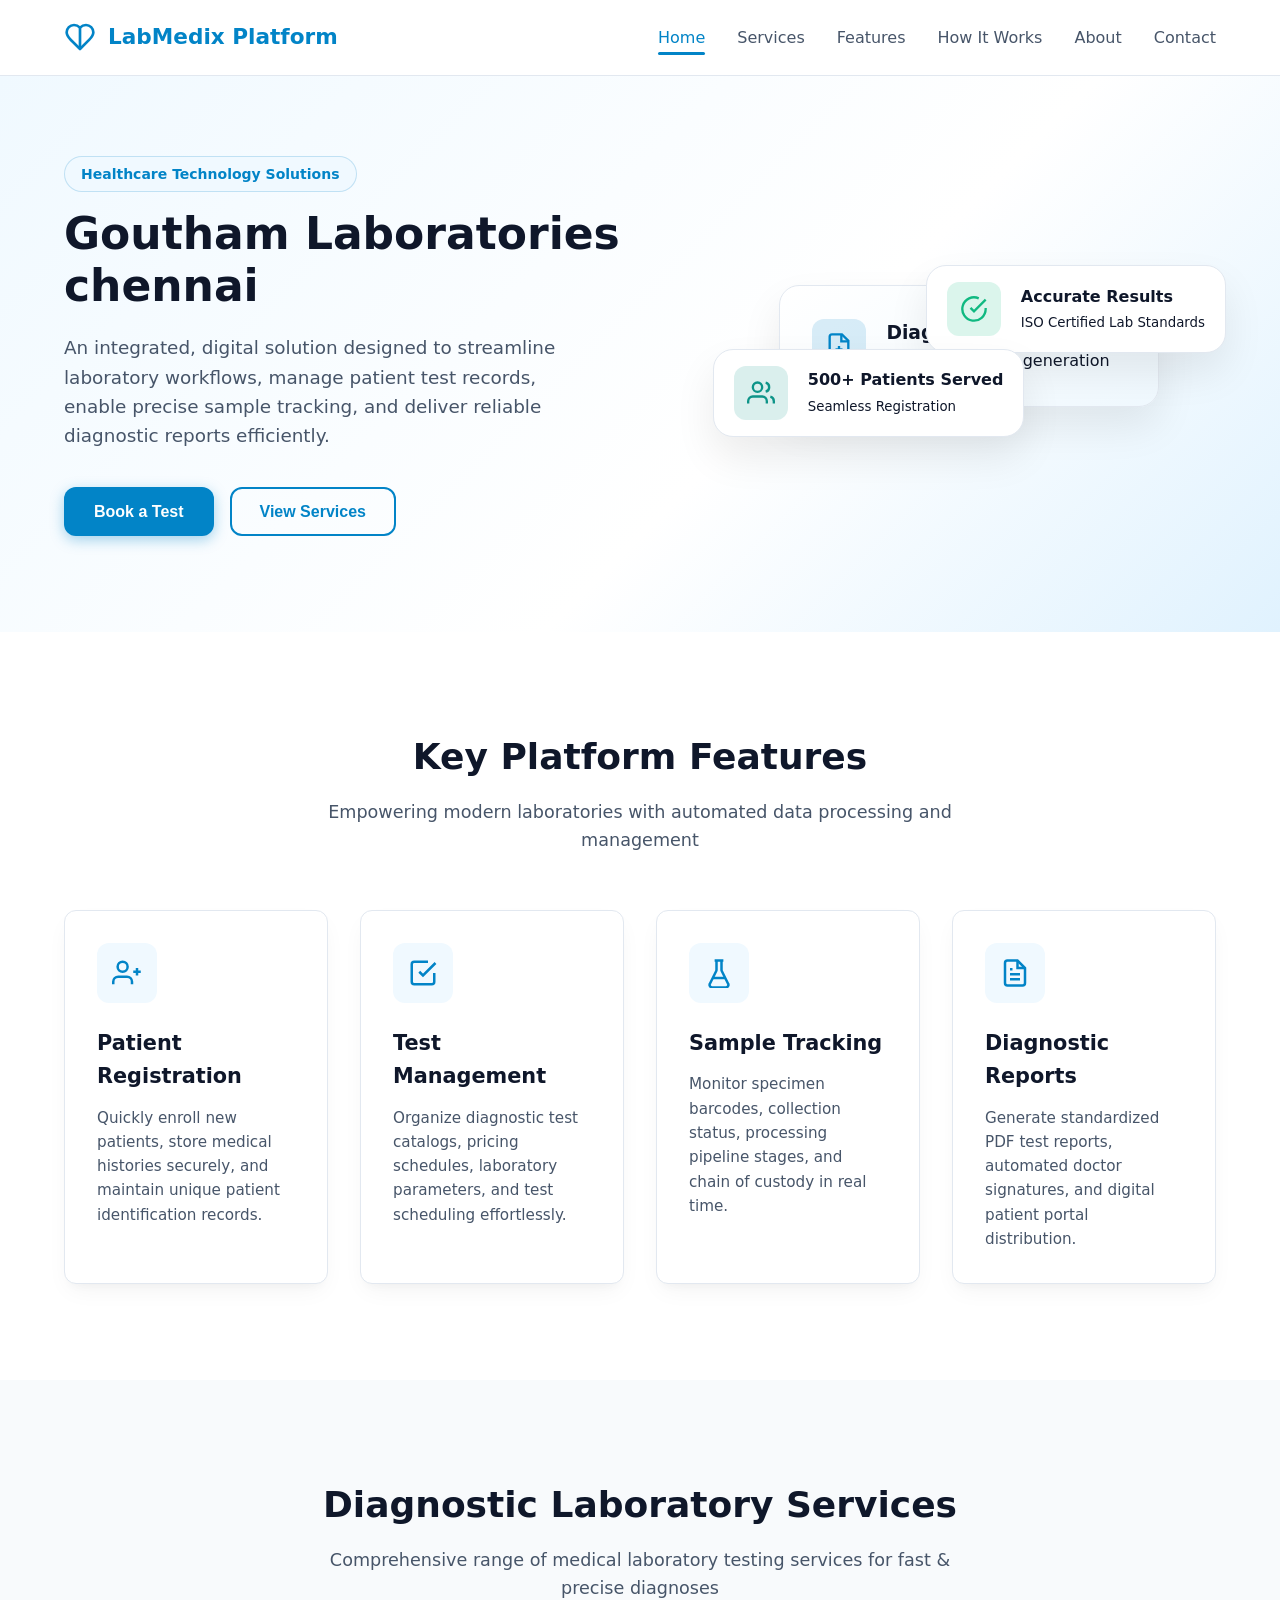
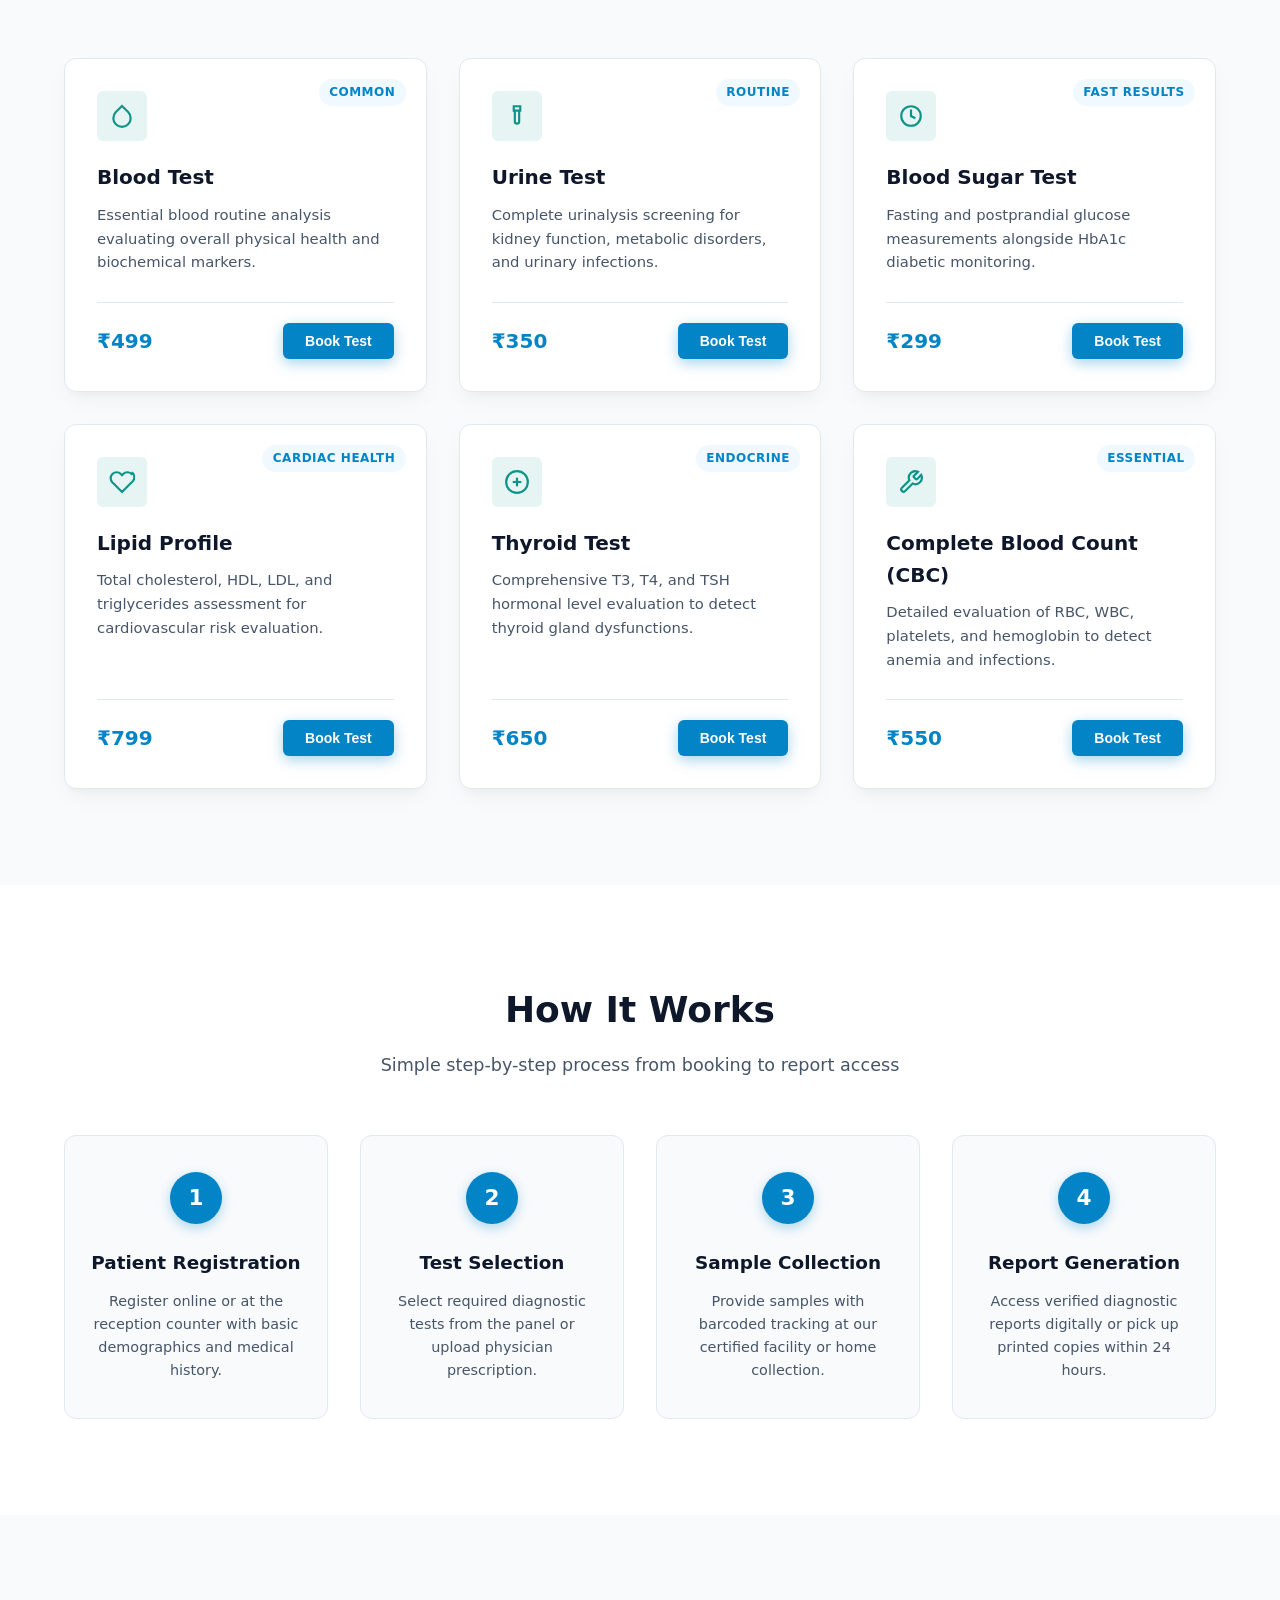
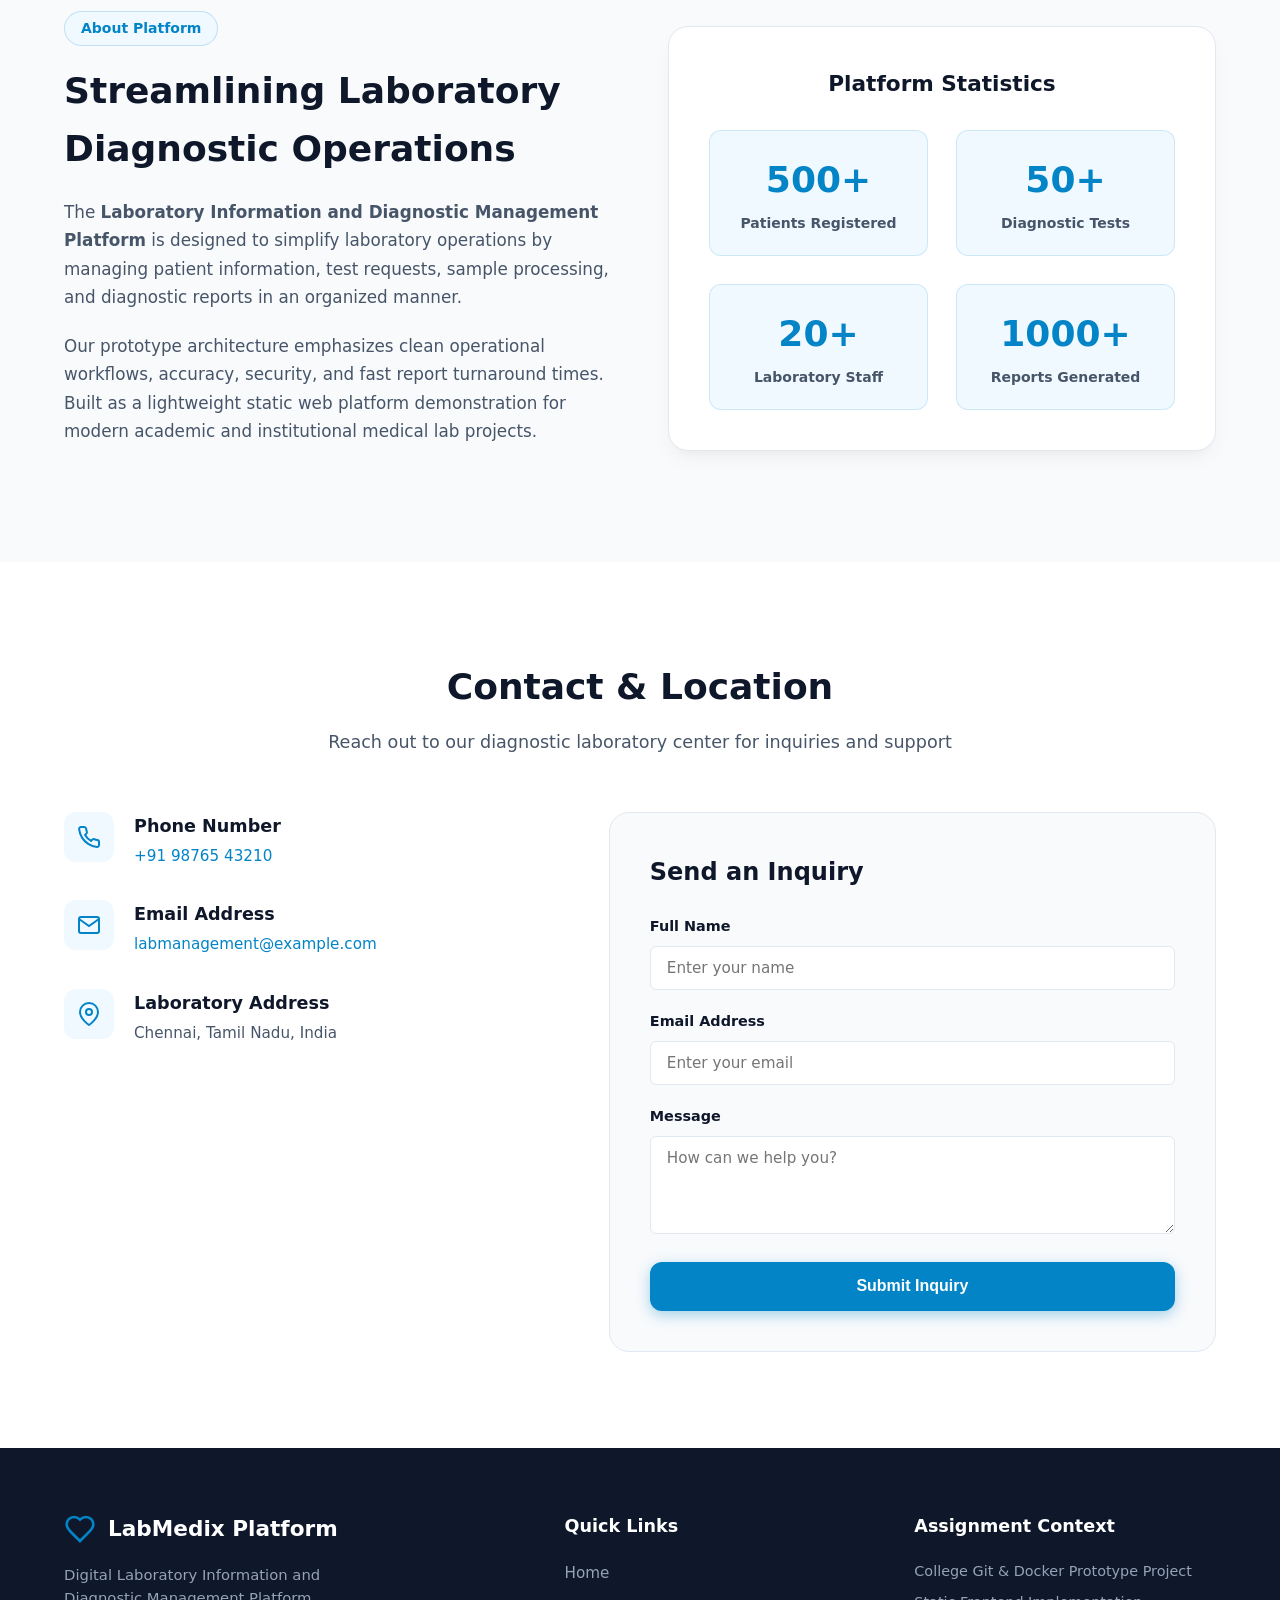
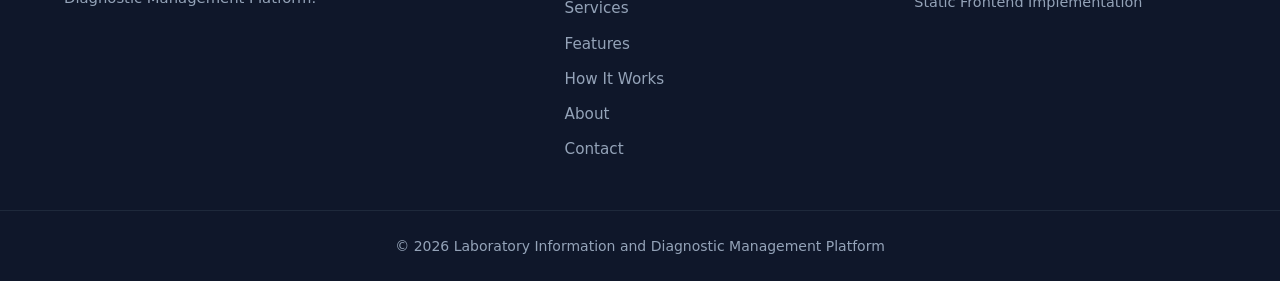
==== commit 89a70975: "Changes done" ====
--- a/index.html
+++ b/index.html
@@ -3,7 +3,7 @@
 <head>
     <meta charset="UTF-8">
     <meta name="viewport" content="width=device-width, initial-scale=1.0">
-    <title>Laboratory Information and Diagnostic Management Platform Gautham</title>
+    <title>GOUTHAM LABORATORY</title>
     <link rel="stylesheet" href="style.css">
 </head>
 <body>
@@ -44,7 +44,7 @@
             <div class="container hero-container">
                 <div class="hero-content">
                     <span class="badge">Healthcare Technology Solutions</span>
-                    <h1 class="hero-title">Laboratory Information and Diagnostic Management Platform</h1>
+                    <h1 class="hero-title">Goutham Laboratories chennai</h1>
                     <p class="hero-description">
                         An integrated, digital solution designed to streamline laboratory workflows, manage patient test records, enable precise sample tracking, and deliver reliable diagnostic reports efficiently.
                     </p>
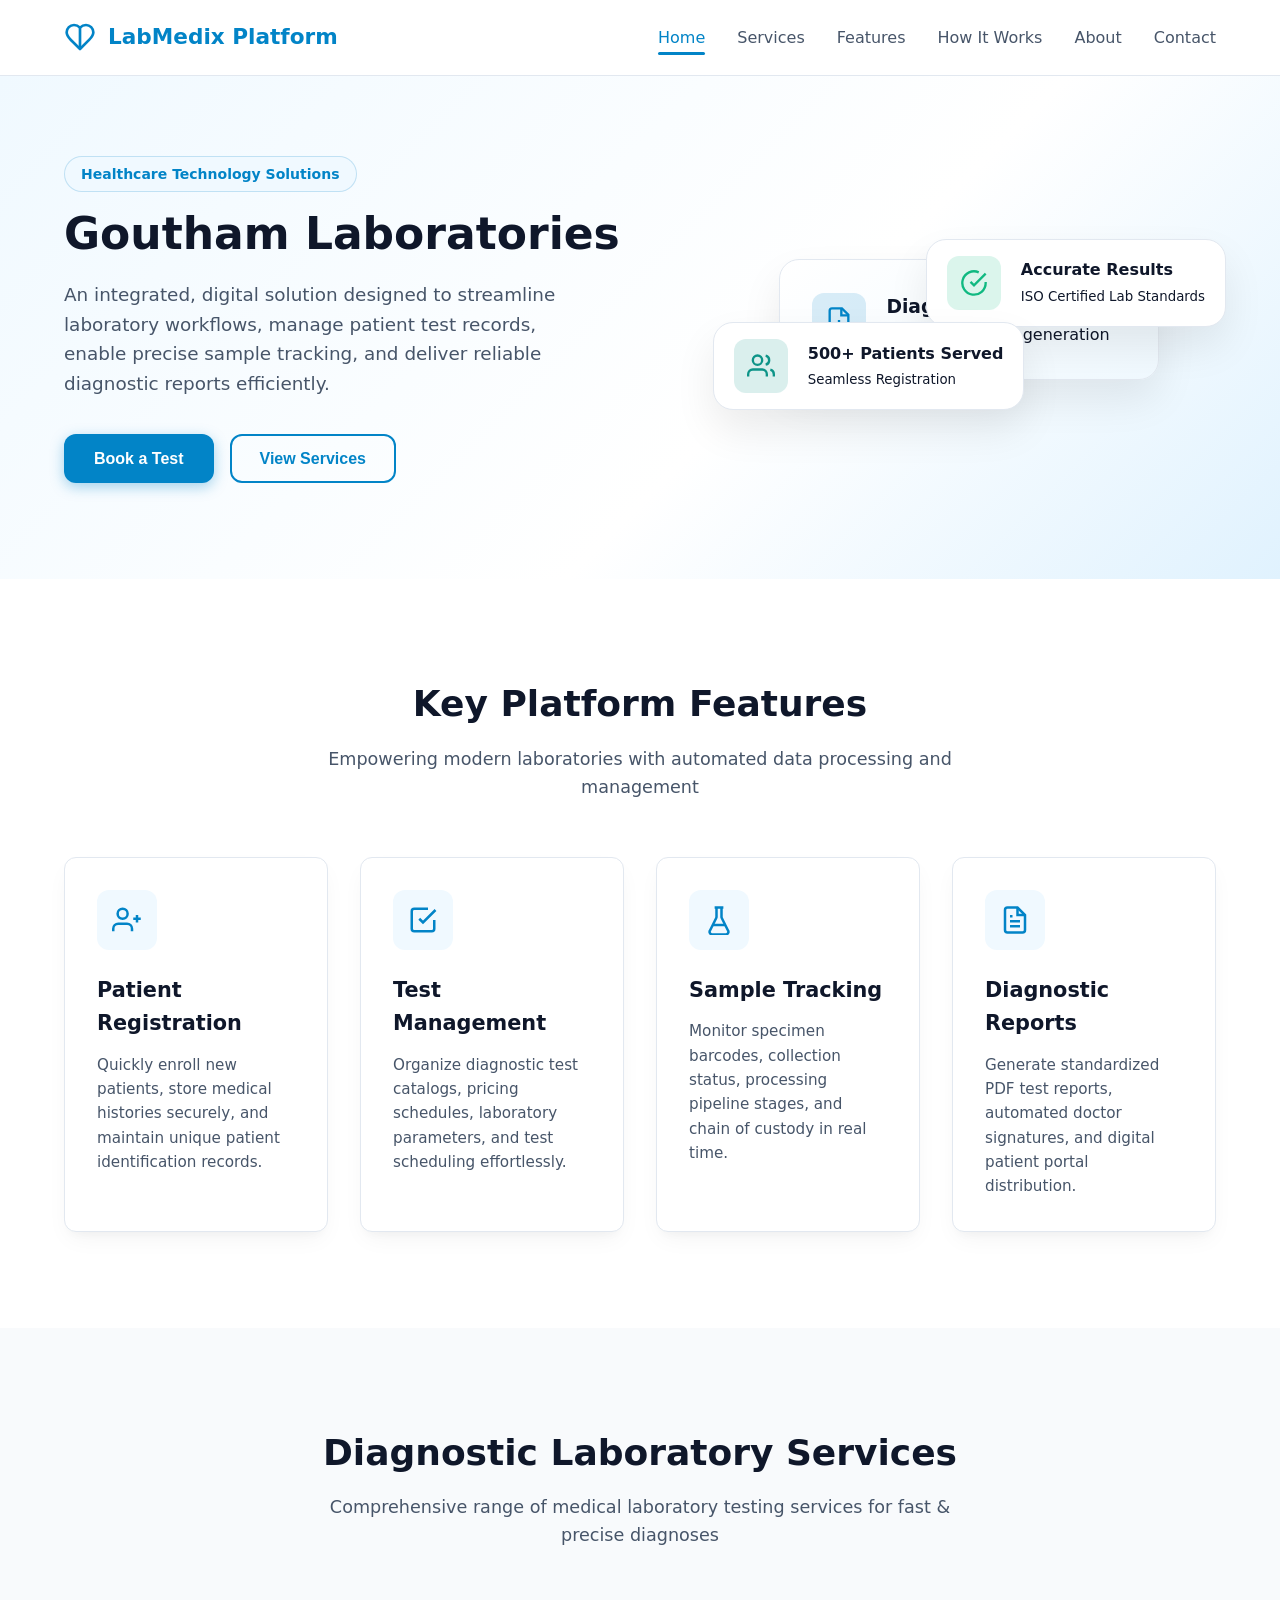
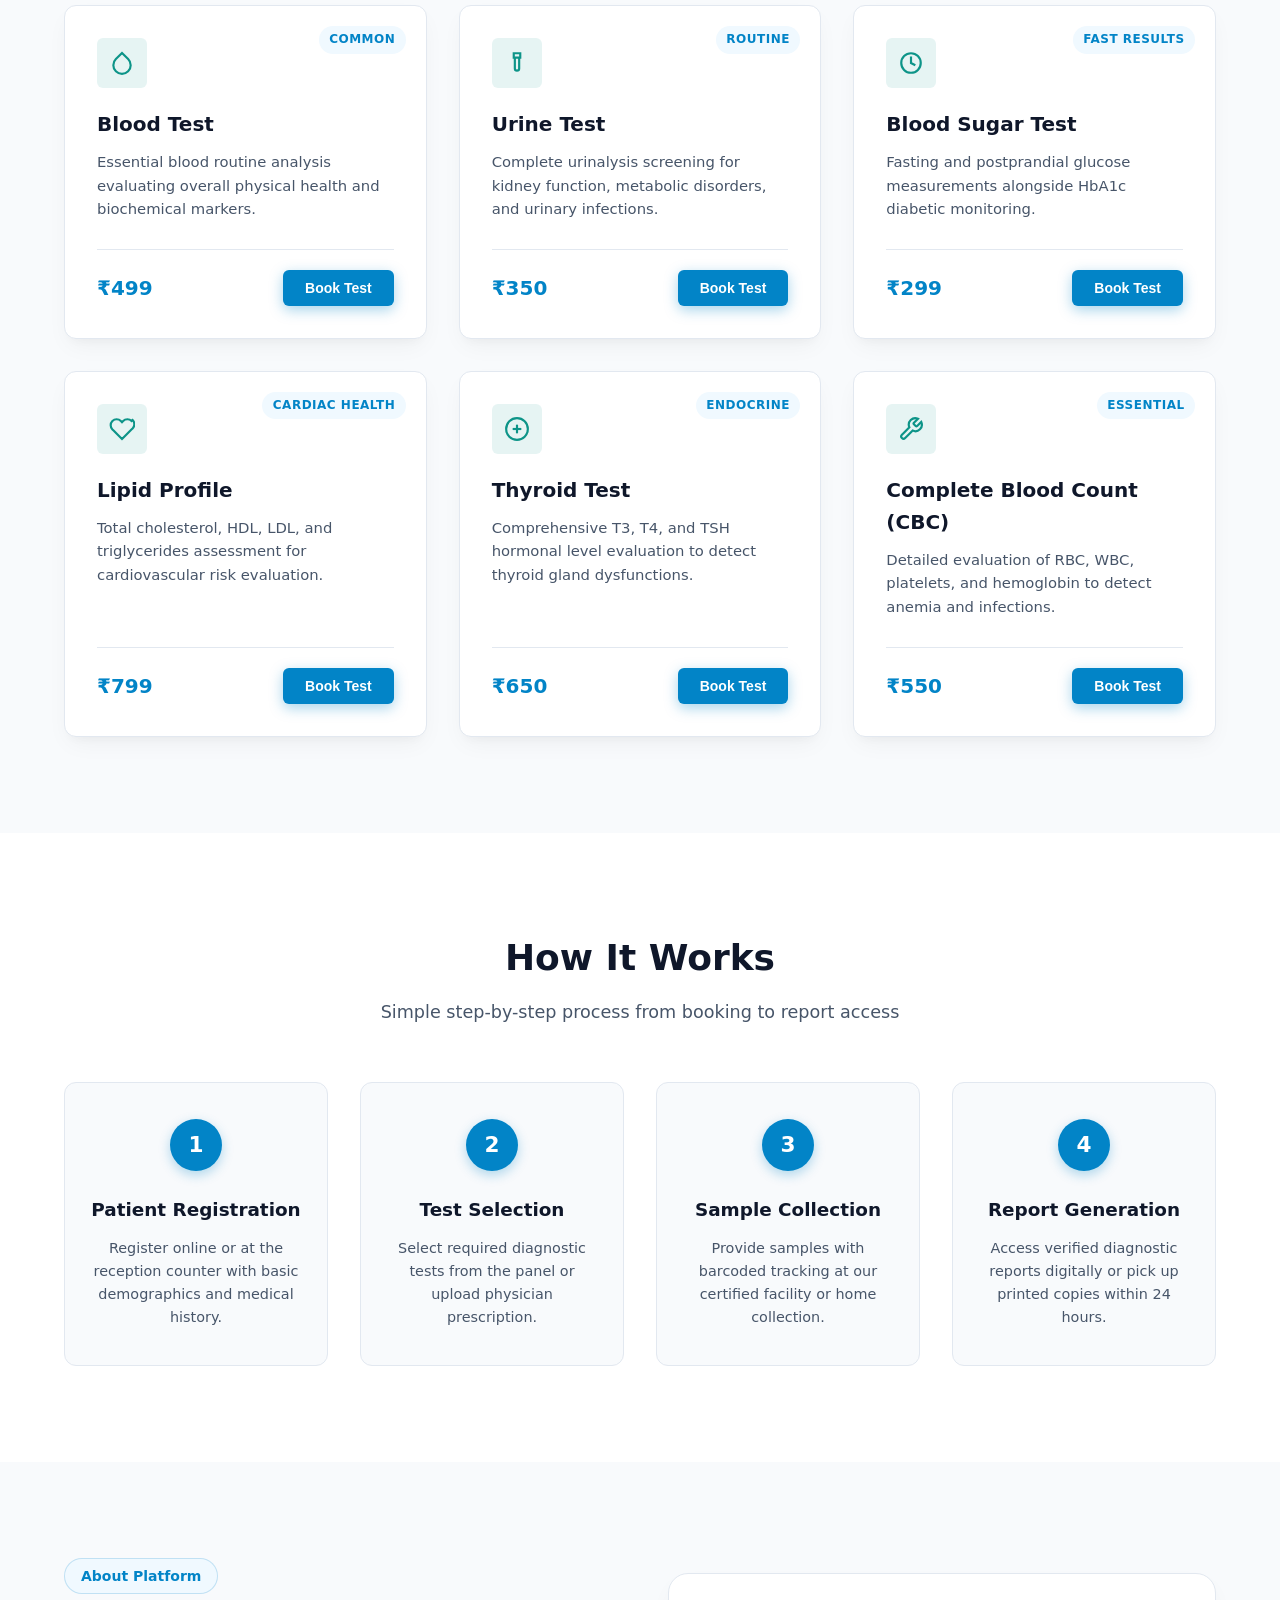
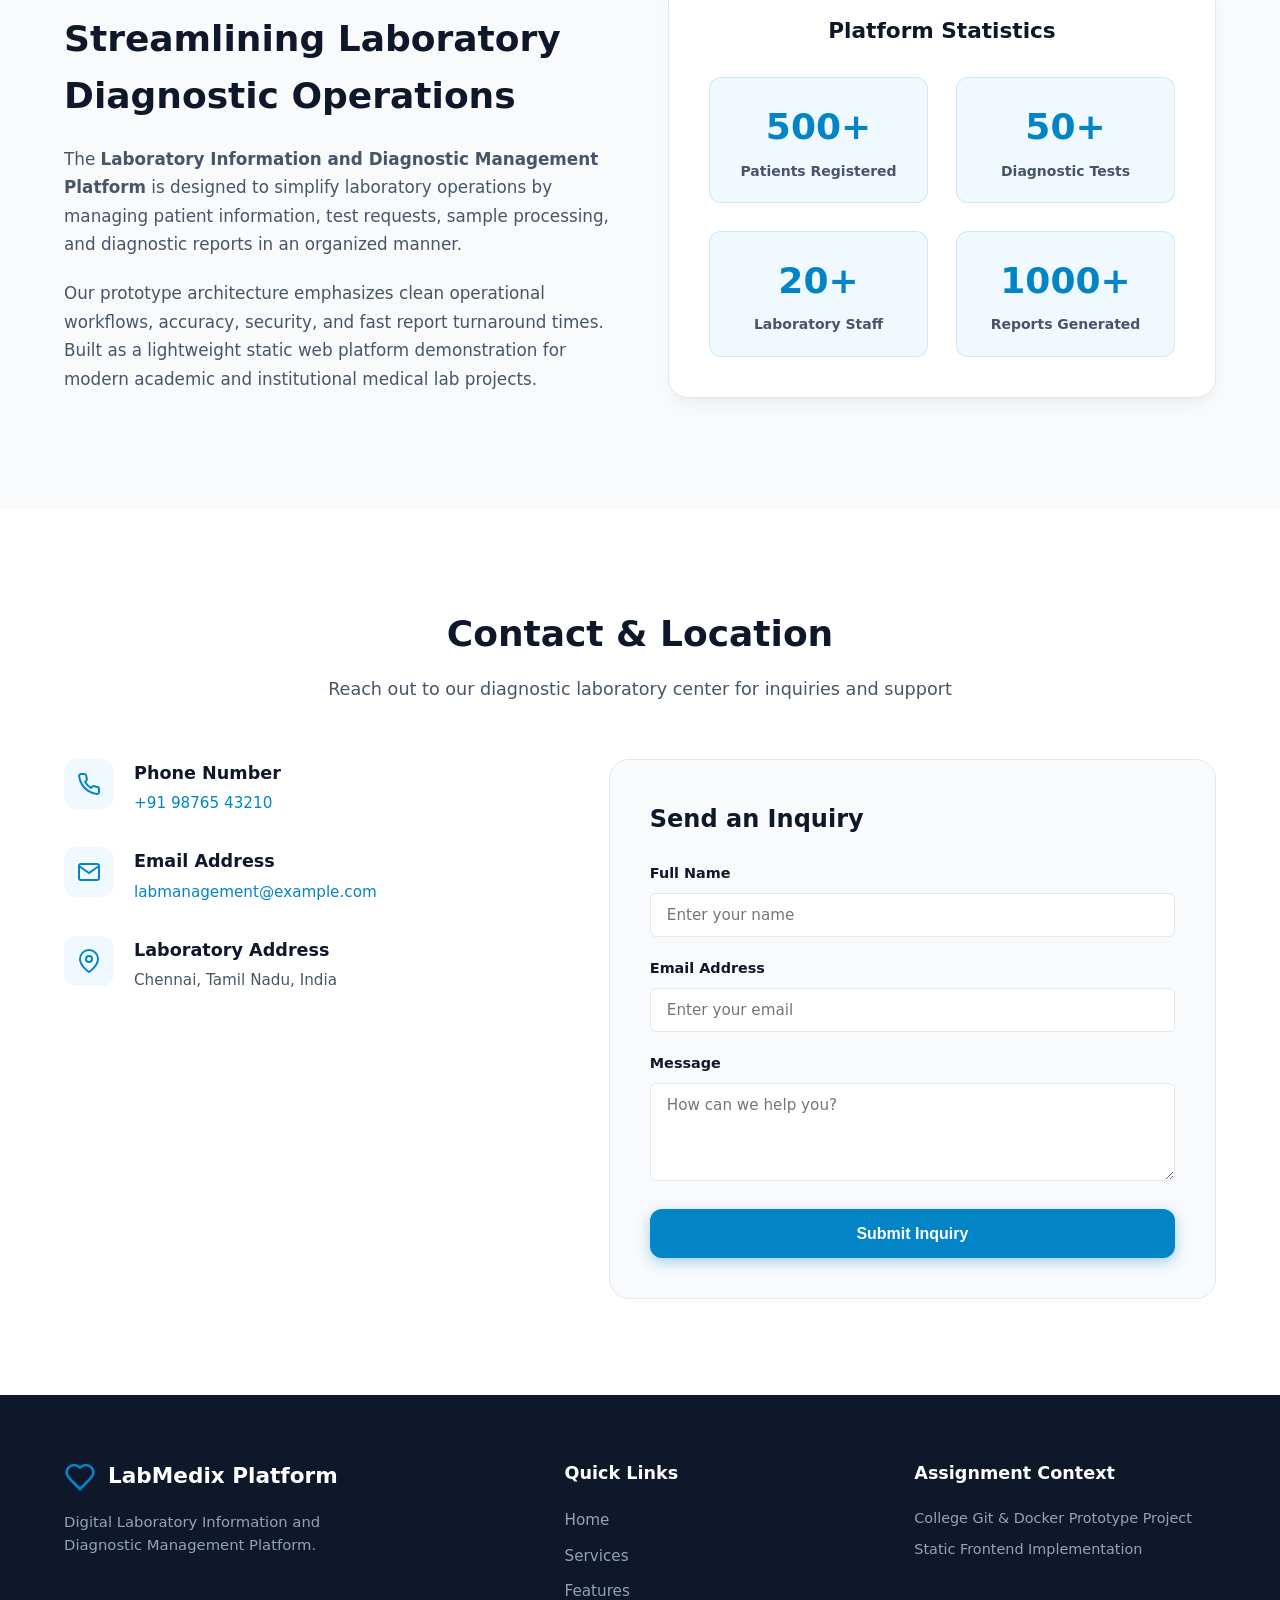
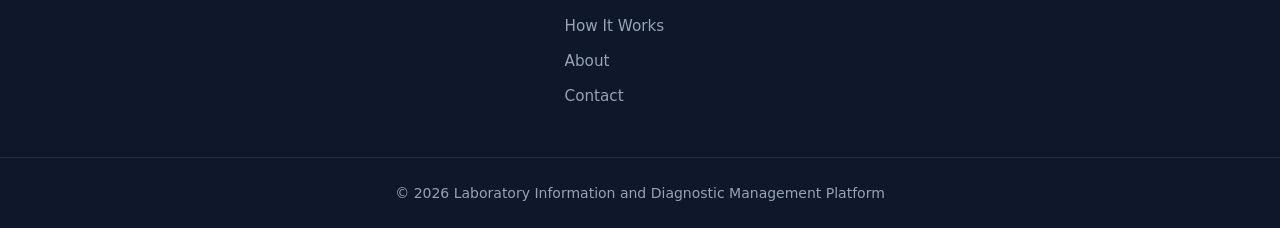
==== commit 898d17f1: "auy" ====
--- a/index.html
+++ b/index.html
@@ -44,7 +44,7 @@
             <div class="container hero-container">
                 <div class="hero-content">
                     <span class="badge">Healthcare Technology Solutions</span>
-                    <h1 class="hero-title">Goutham Laboratories chennai</h1>
+                    <h1 class="hero-title">Goutham Laboratories </h1>
                     <p class="hero-description">
                         An integrated, digital solution designed to streamline laboratory workflows, manage patient test records, enable precise sample tracking, and deliver reliable diagnostic reports efficiently.
                     </p>
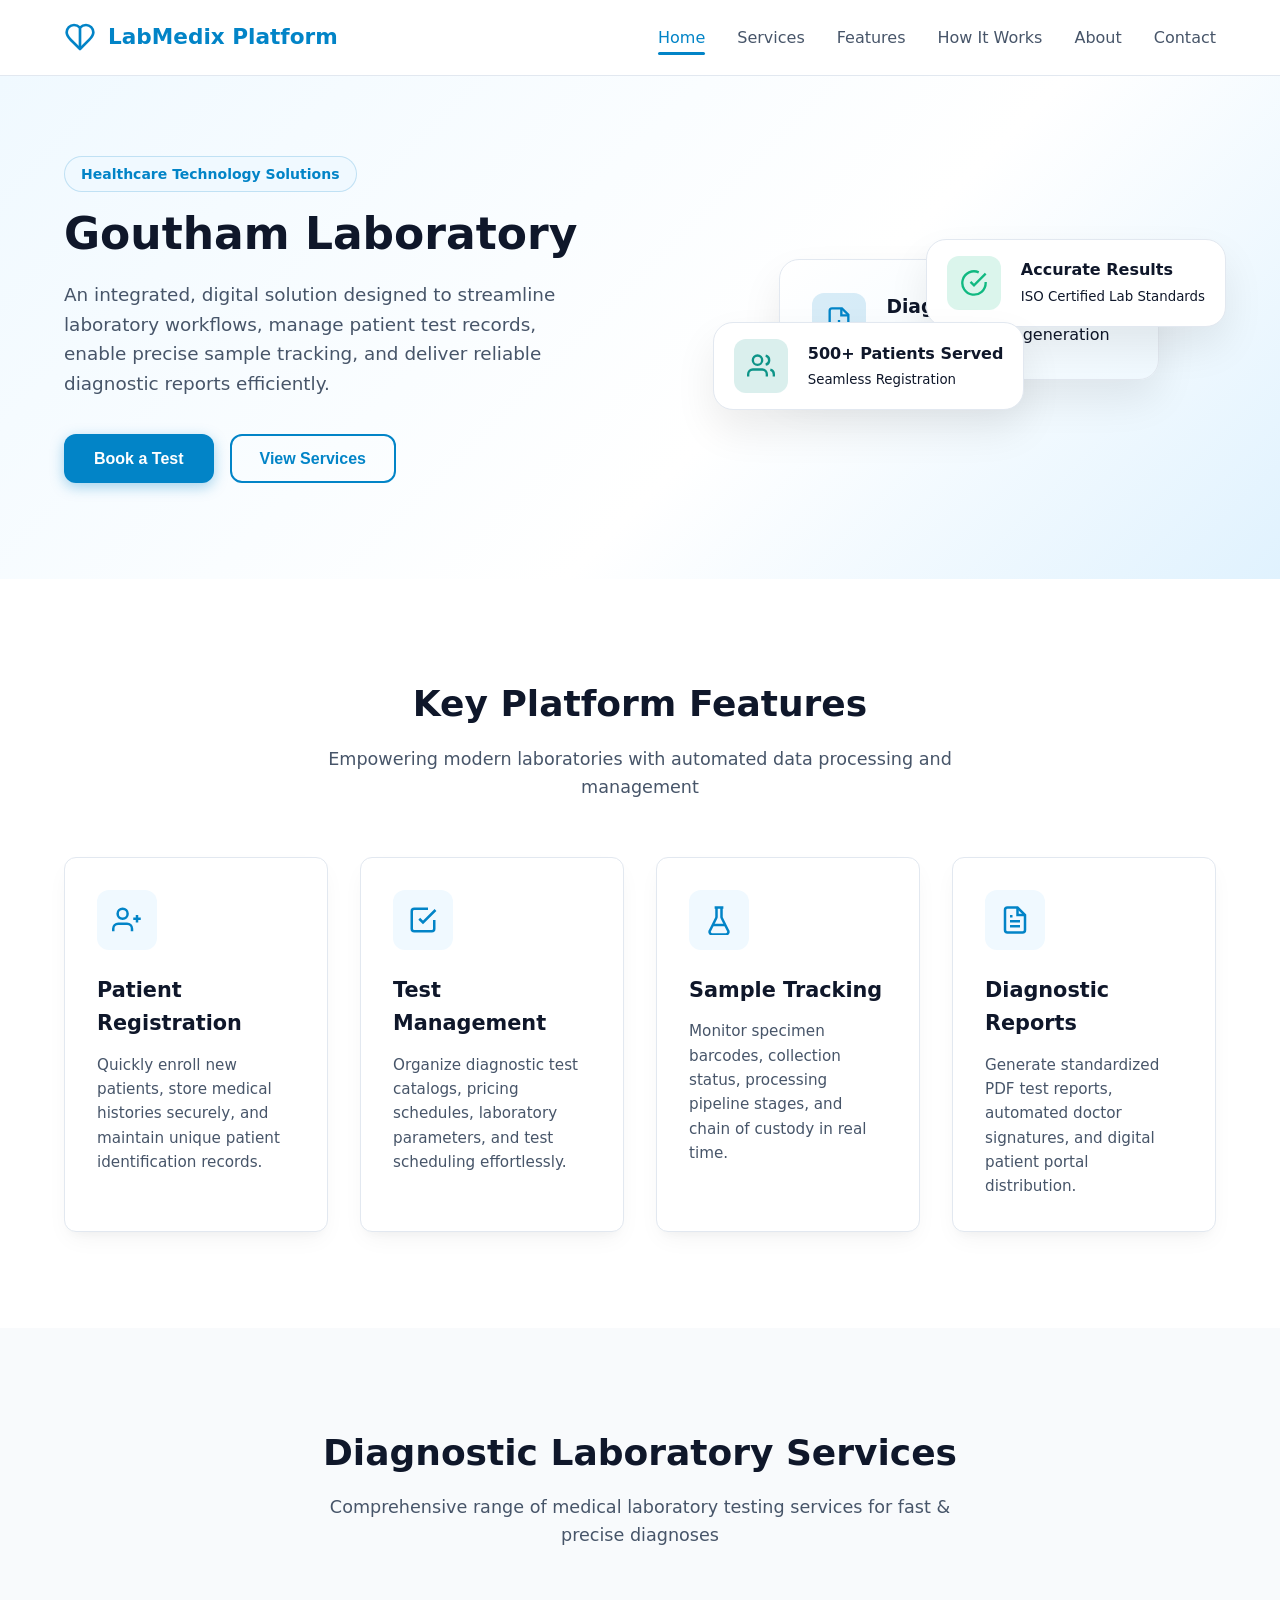
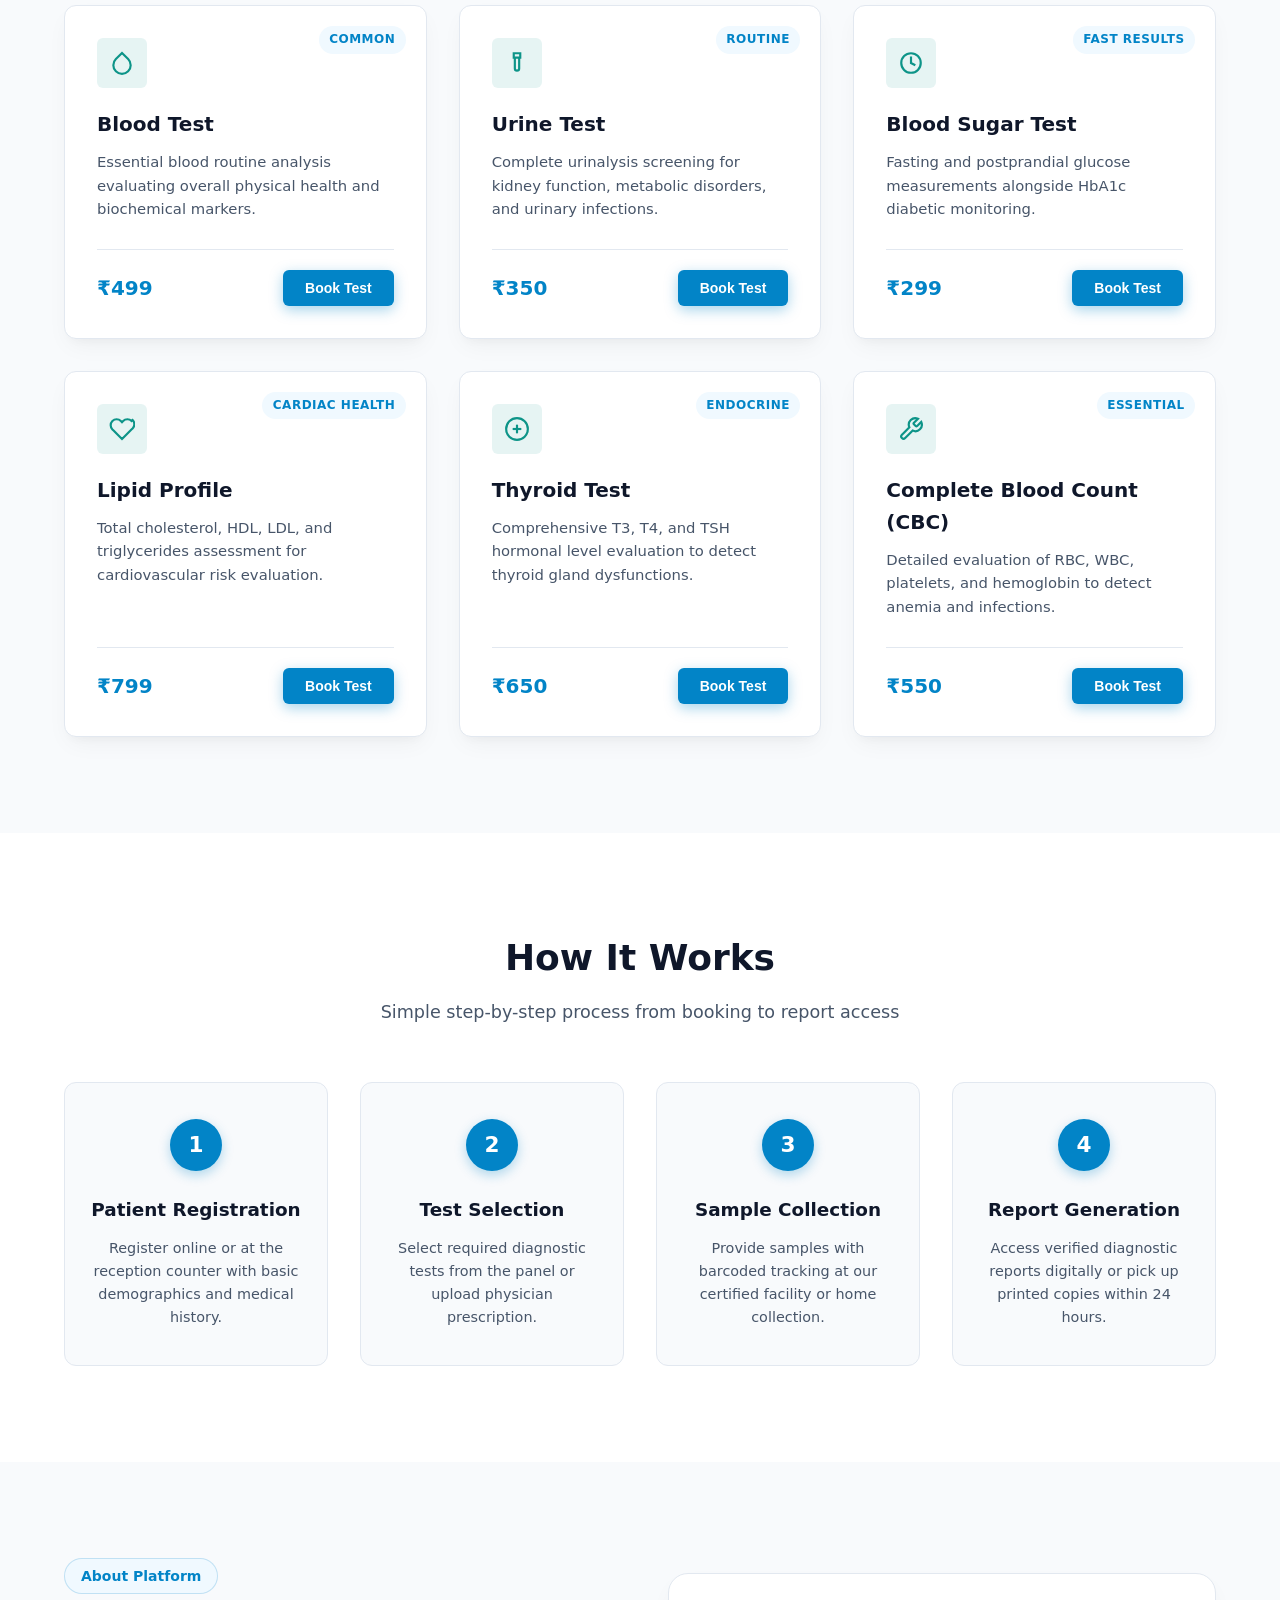
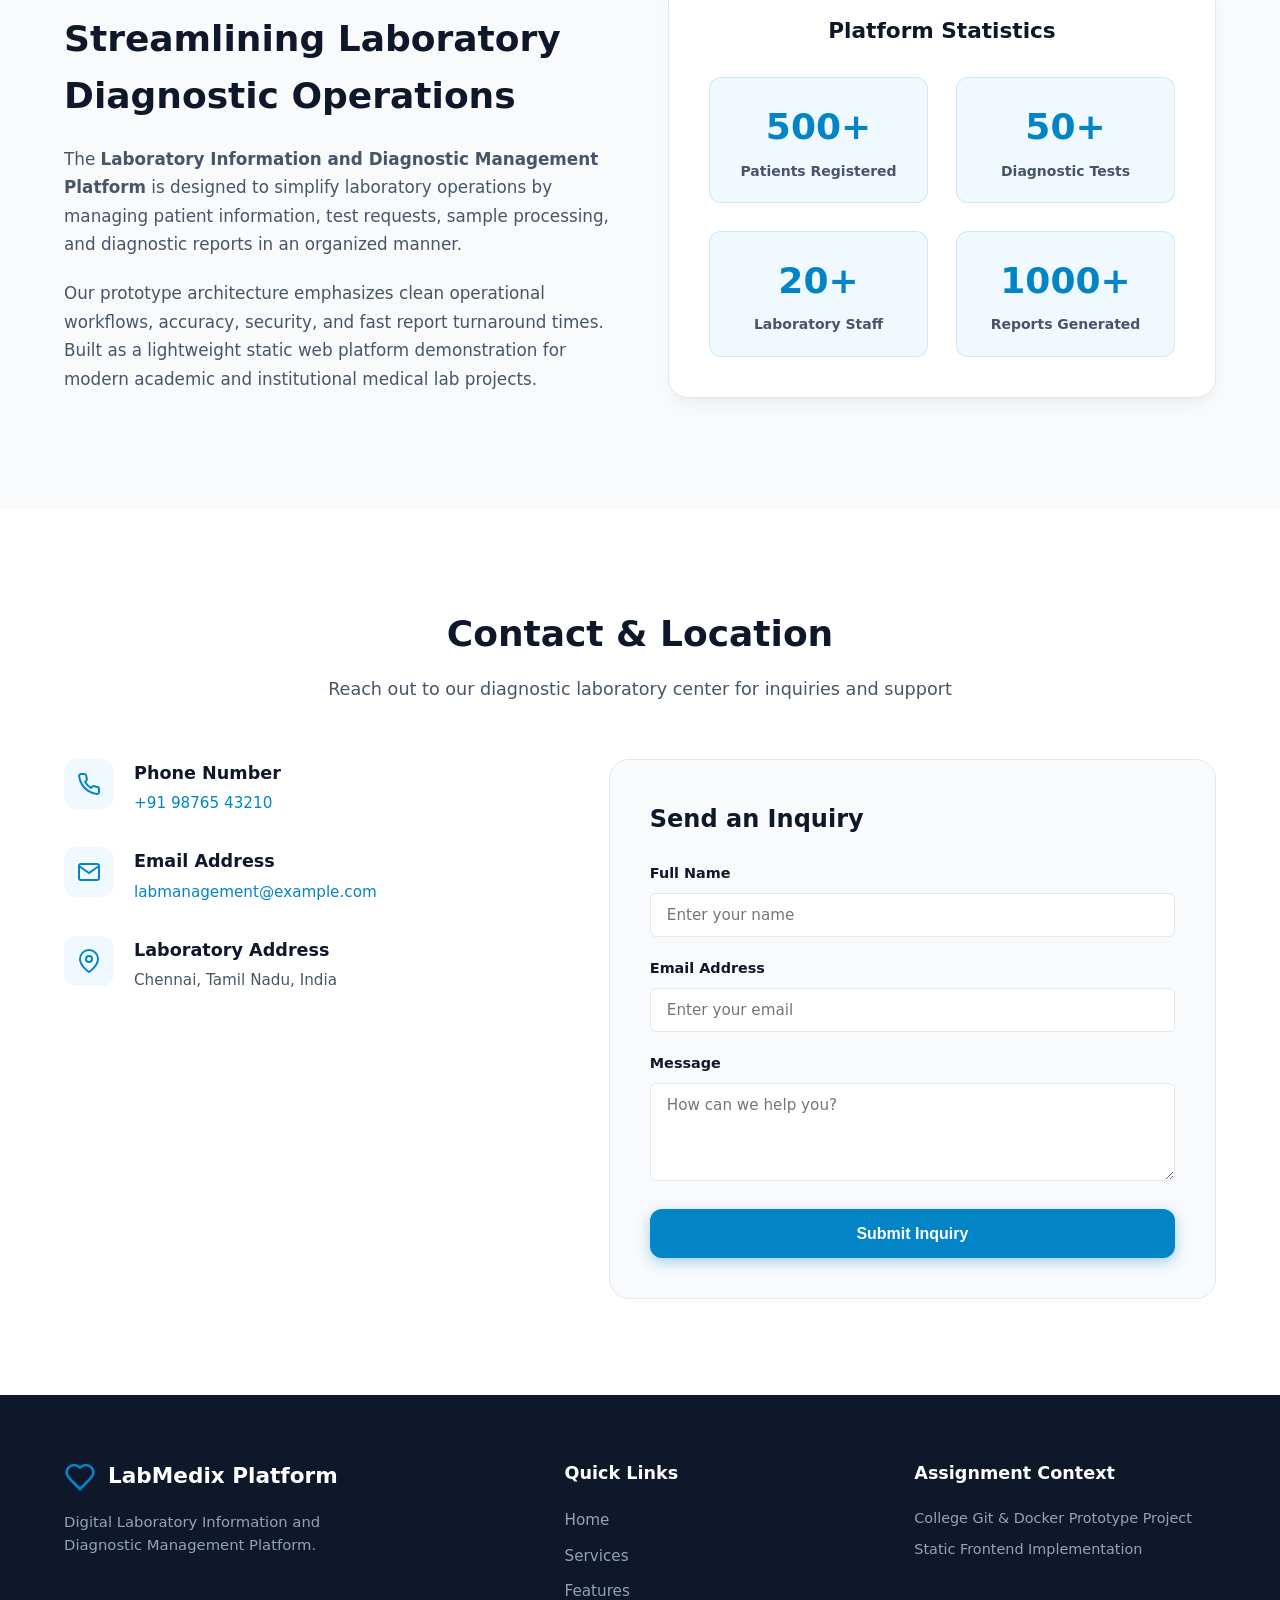
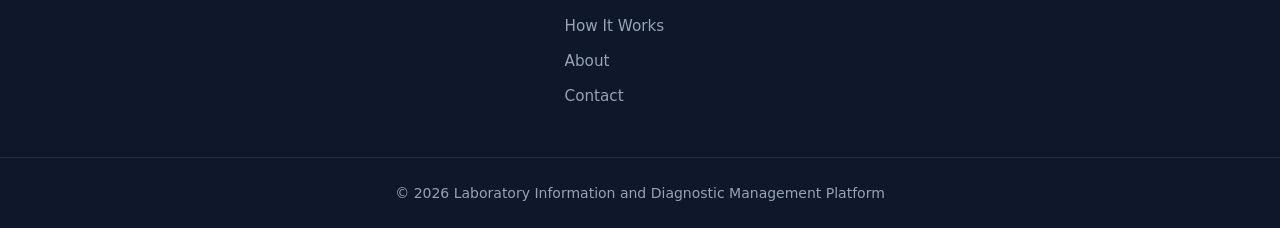
==== commit e355c75b: "Final commit" ====
--- a/index.html
+++ b/index.html
@@ -44,7 +44,7 @@
             <div class="container hero-container">
                 <div class="hero-content">
                     <span class="badge">Healthcare Technology Solutions</span>
-                    <h1 class="hero-title">Goutham Laboratories </h1>
+                    <h1 class="hero-title">Goutham Laboratory </h1>
                     <p class="hero-description">
                         An integrated, digital solution designed to streamline laboratory workflows, manage patient test records, enable precise sample tracking, and deliver reliable diagnostic reports efficiently.
                     </p>
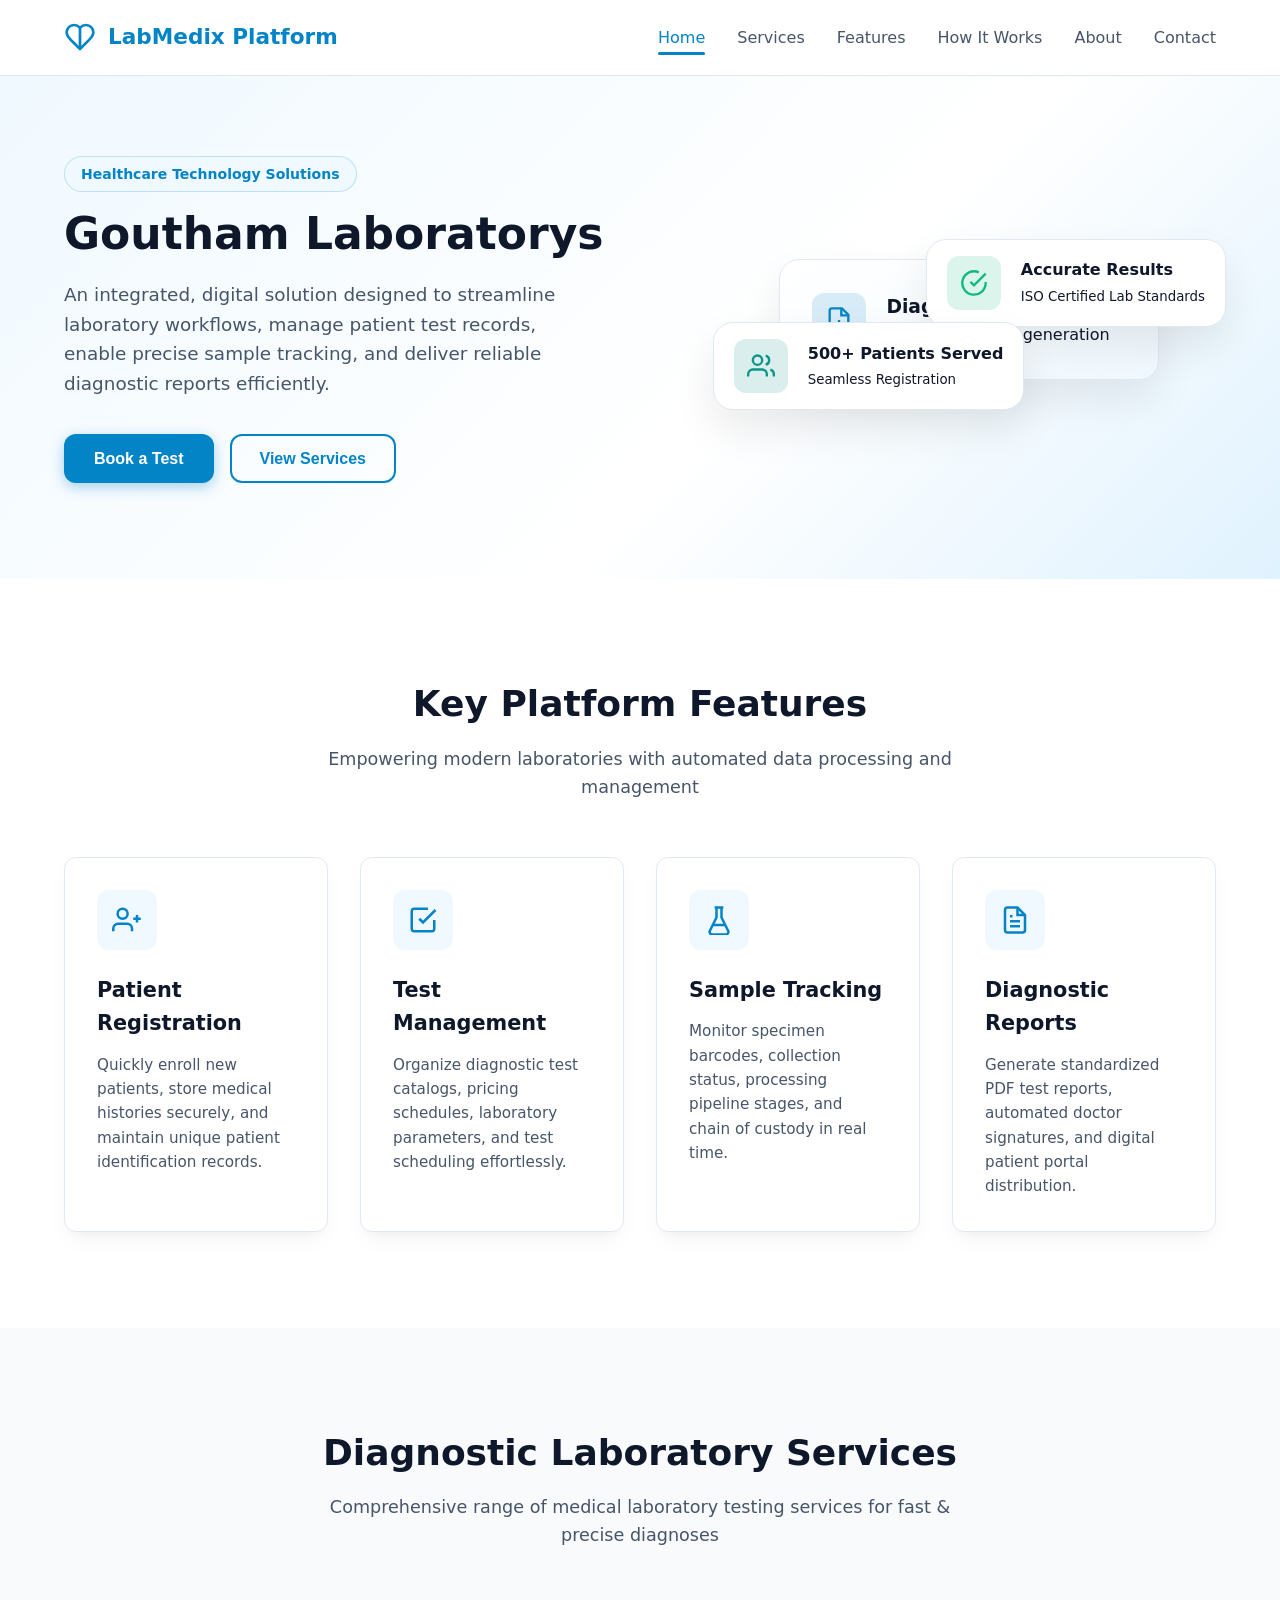
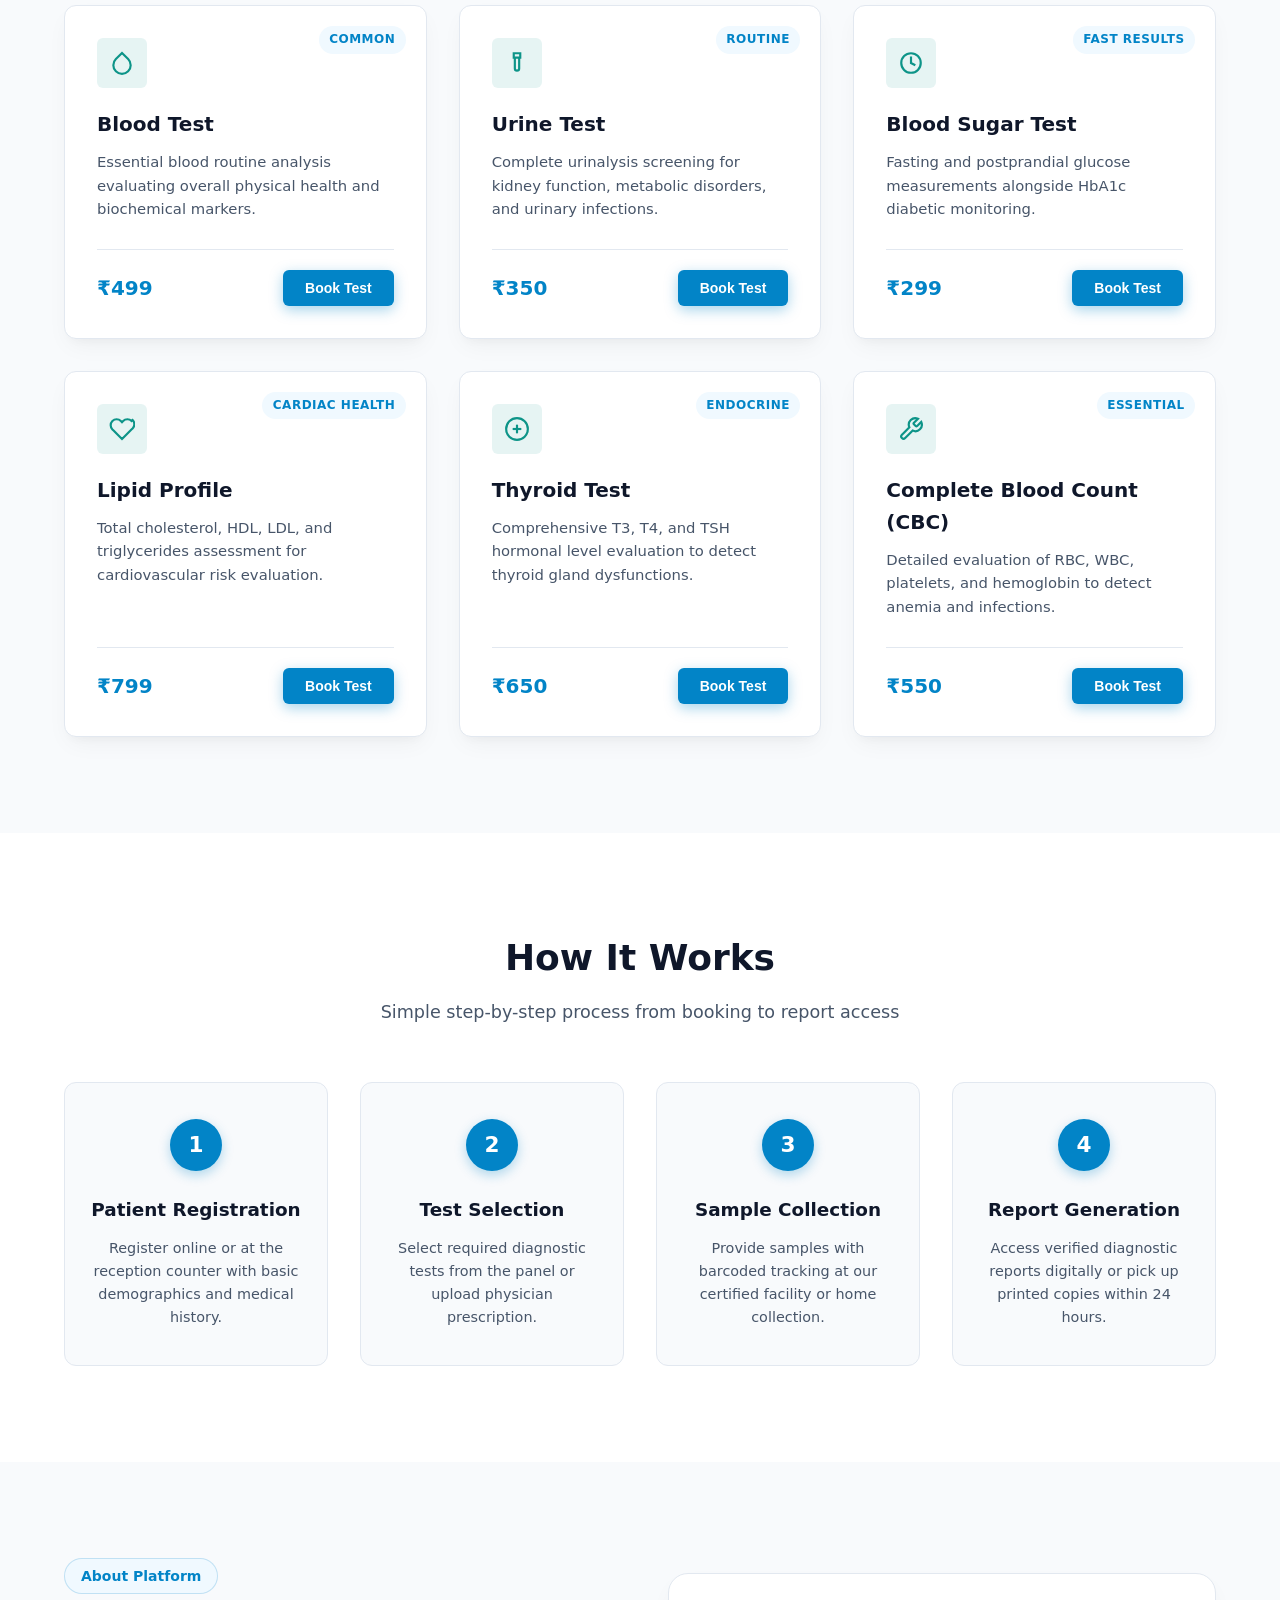
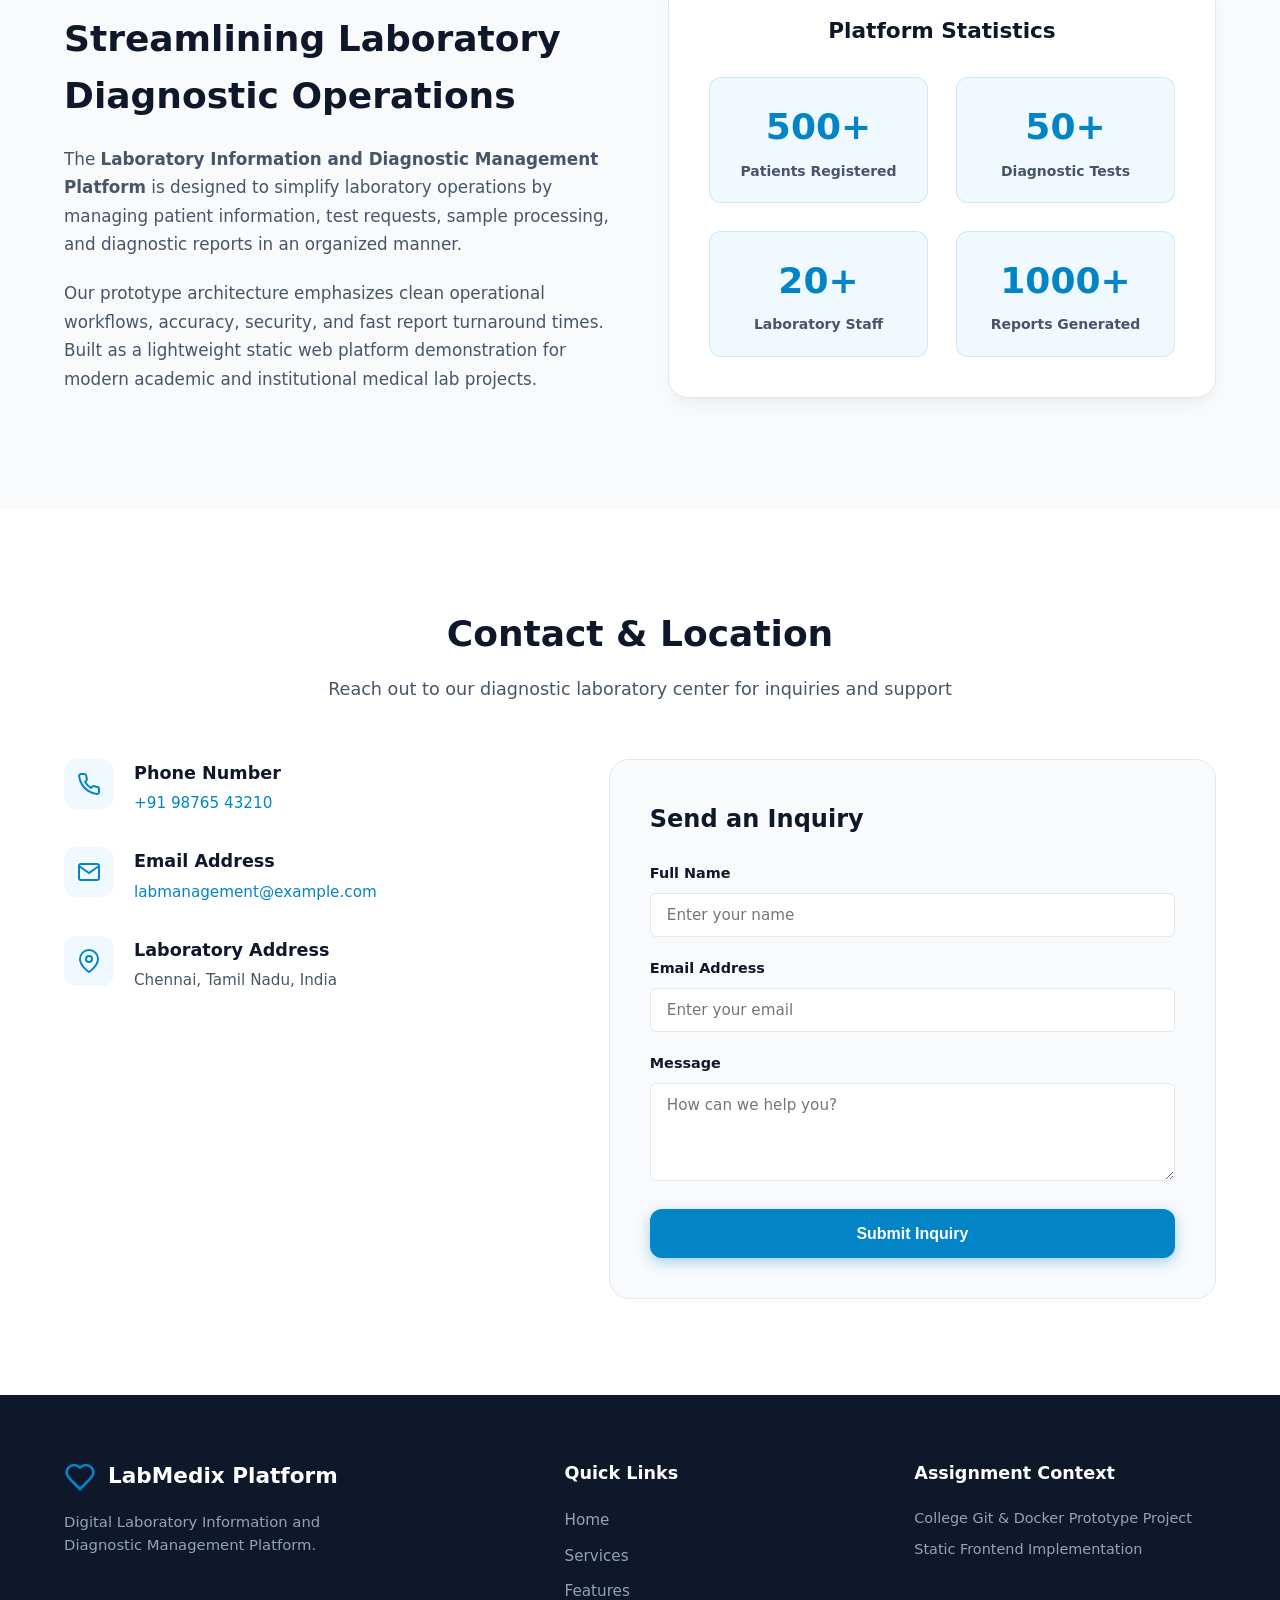
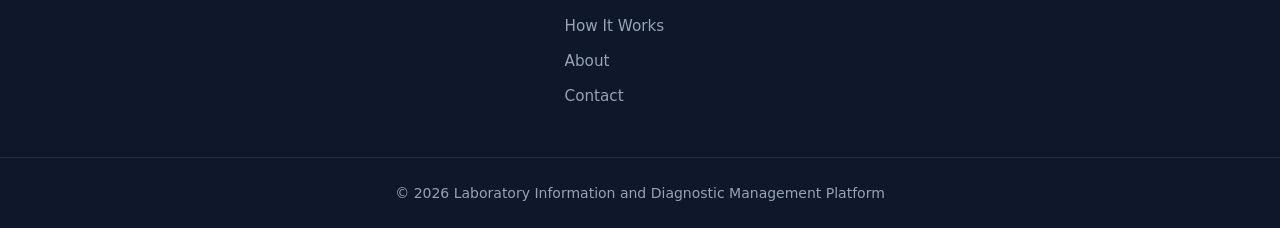
==== commit 81af5322: "Changes" ====
--- a/index.html
+++ b/index.html
@@ -44,7 +44,7 @@
             <div class="container hero-container">
                 <div class="hero-content">
                     <span class="badge">Healthcare Technology Solutions</span>
-                    <h1 class="hero-title">Goutham Laboratory </h1>
+                    <h1 class="hero-title">Goutham Laboratorys </h1>
                     <p class="hero-description">
                         An integrated, digital solution designed to streamline laboratory workflows, manage patient test records, enable precise sample tracking, and deliver reliable diagnostic reports efficiently.
                     </p>
